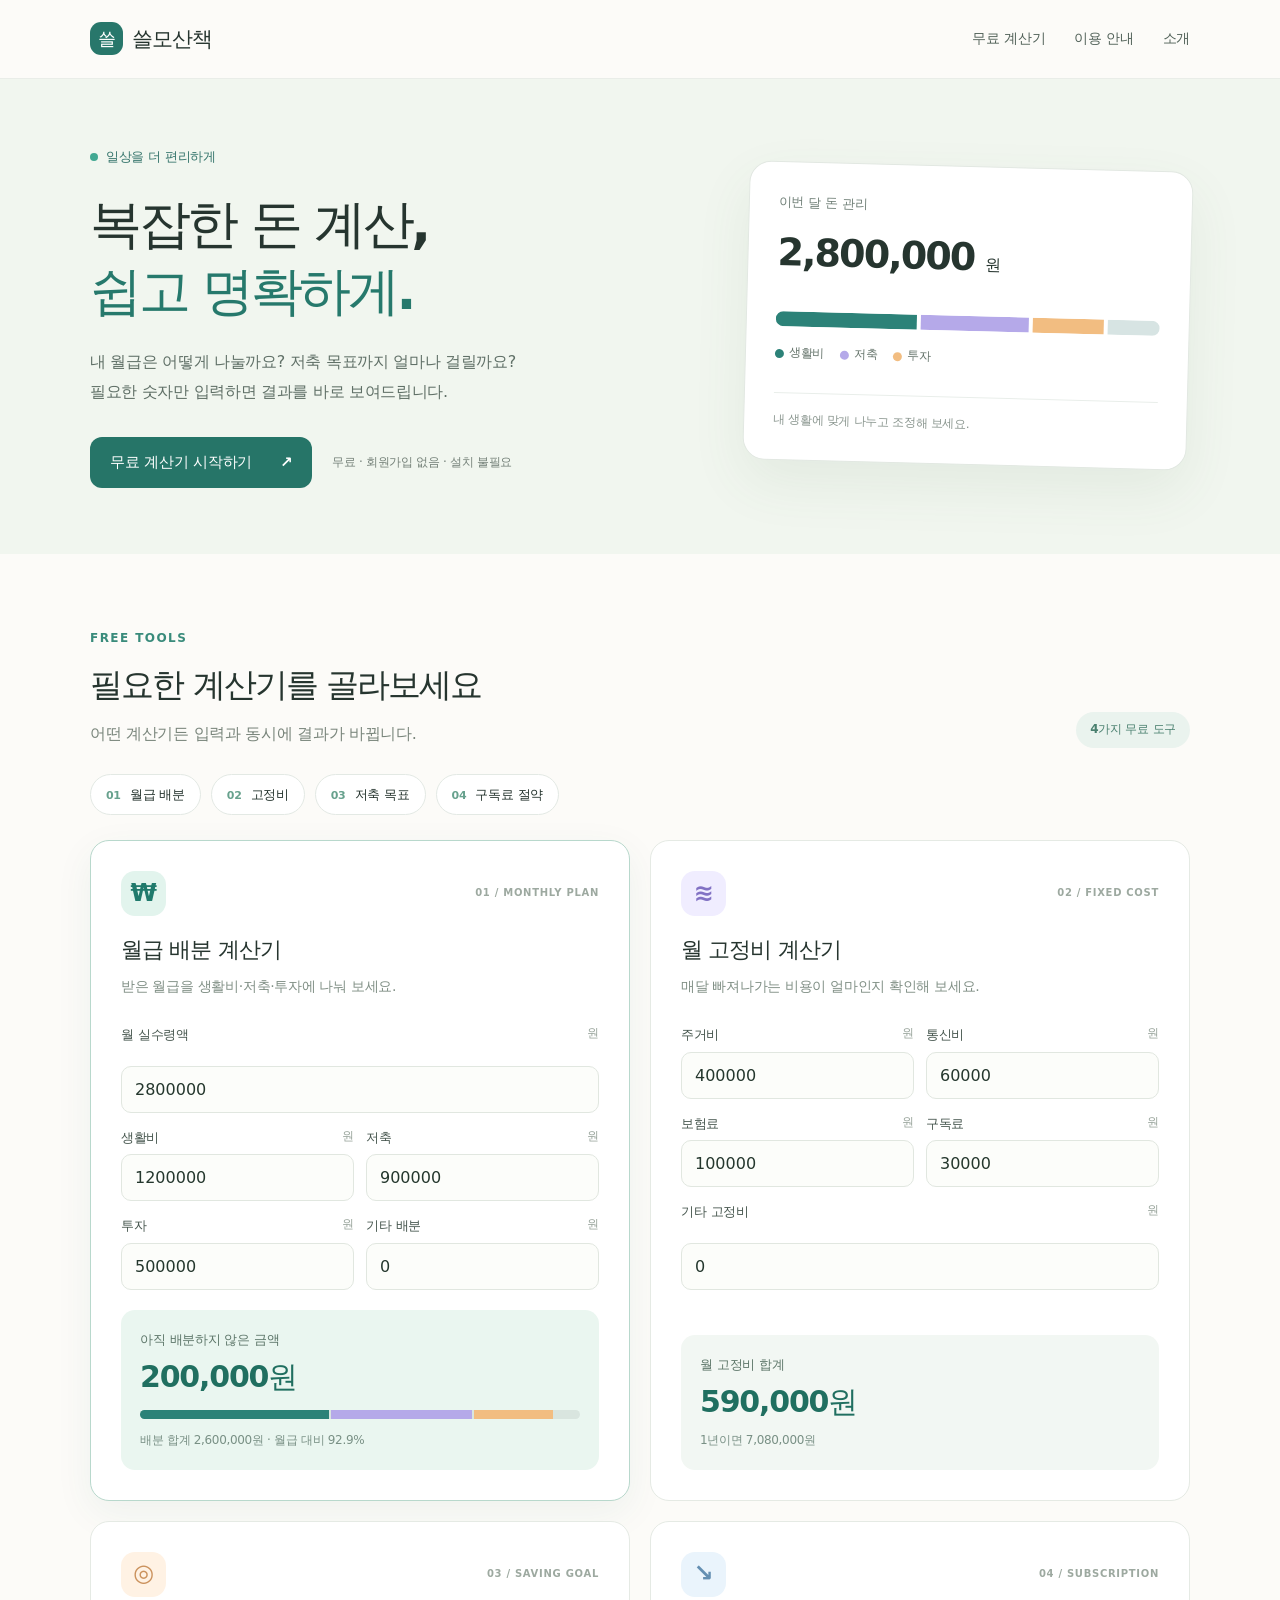
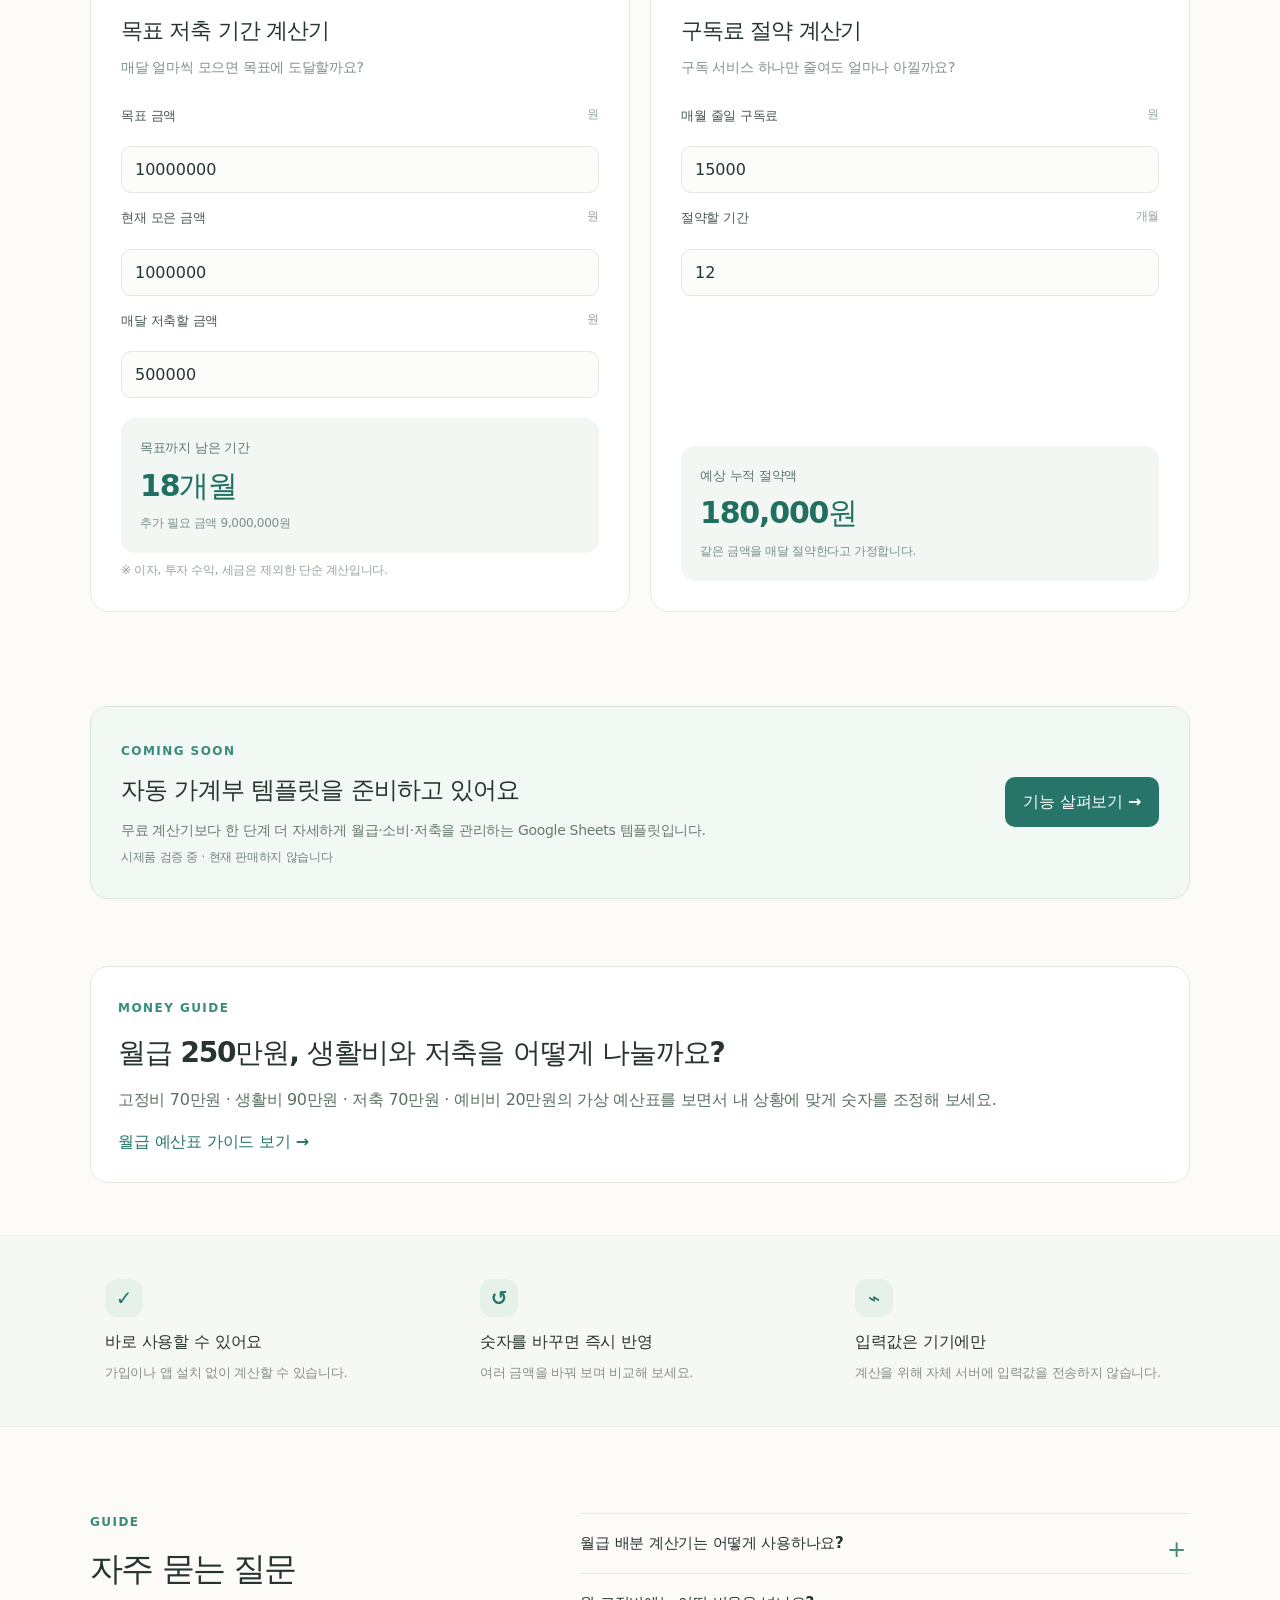
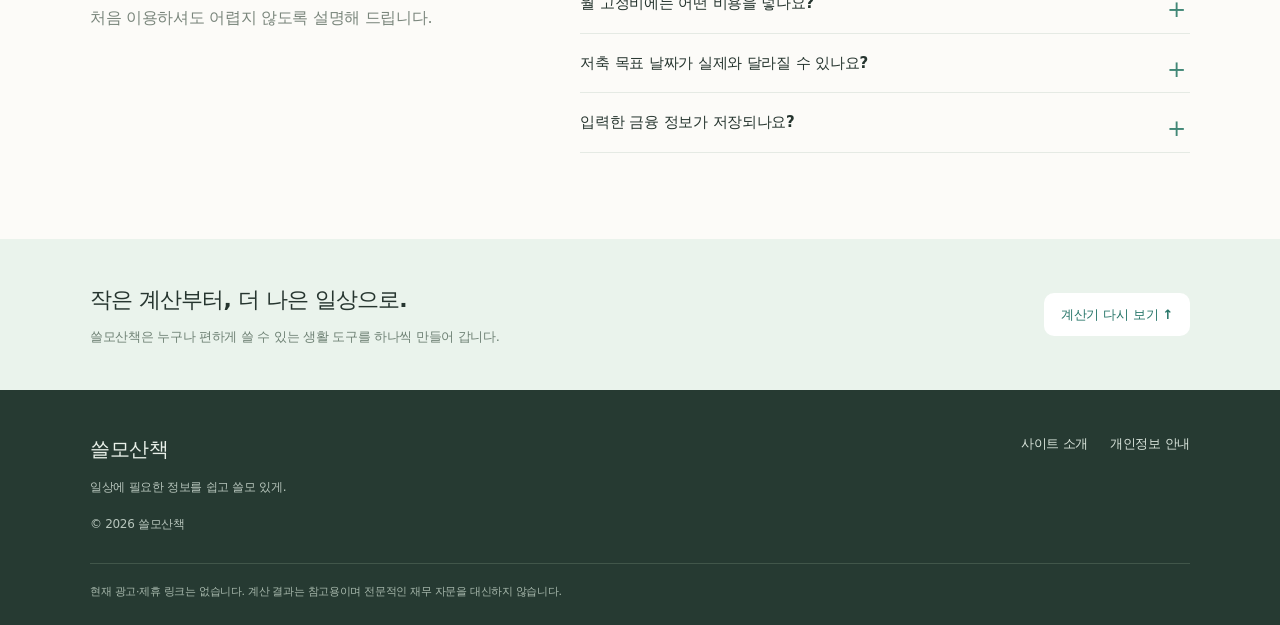
==== index.html @ 842ab640 "Link practical monthly budget guide from homepage" ====
<!doctype html>
<html lang="ko">
<head>
<meta charset="utf-8">
<meta name="google-site-verification" content="HO5qg3L-0tIScXVu4cW969vuD6W2nEjbTwa-2df3EaQ" />
<meta name="viewport" content="width=device-width,initial-scale=1">
<meta name="theme-color" content="#fbfaf7">
<meta name="description" content="월급 배분, 고정비, 저축 목표, 구독료를 한눈에 계산하는 무료 생활비 도구. 회원가입 없이 바로 사용하세요.">
<title>쓸모산책 | 내 돈을 이해하는 쉬운 계산기</title>
<link rel="canonical" href="https://flowmateworks-ux.github.io/ssulmo-life-tools/">
<link rel="stylesheet" href="style.css">
<!-- Google Analytics 4: 쓸모산책 방문 분석 -->
<script async src="https://www.googletagmanager.com/gtag/js?id=G-PPQ2GPLR77"></script>
<script>
  window.dataLayer = window.dataLayer || [];
  function gtag(){dataLayer.push(arguments);}
  gtag('js', new Date());
  gtag('config', 'G-PPQ2GPLR77');
</script>
<script src="app.js" defer></script>
</head>
<body>
<a class="skip-link" href="#tools">계산기 바로가기</a>
<header class="site-header"><div class="container header-inner">
<a href="./" class="logo" aria-label="쓸모산책 홈"><span class="logo-mark">쓸</span><span>쓸모산책</span></a>
<nav aria-label="주 메뉴"><a href="#tools">무료 계산기</a><a href="#help">이용 안내</a><a href="about.html">소개</a></nav>
</div></header>
<main>
<section class="hero"><div class="container">
<div class="hero-text"><span class="eyebrow"><span class="eyebrow-dot"></span> 일상을 더 편리하게</span>
<h1>복잡한 돈 계산,<br><span class="accent">쉽고 명확하게.</span></h1>
<p>내 월급은 어떻게 나눌까요? 저축 목표까지 얼마나 걸릴까요?<br class="desktop-only"> 필요한 숫자만 입력하면 결과를 바로 보여드립니다.</p>
<div class="hero-actions"><a class="primary-btn" href="#tools">무료 계산기 시작하기 <span aria-hidden="true">↗</span></a><span class="hero-note">무료 · 회원가입 없음 · 설치 불필요</span></div>
</div>
<div class="hero-art" aria-hidden="true"><div class="art-title">이번 달 돈 관리</div><div class="art-amount">2,800,000 <small>원</small></div><div class="art-bars"><span style="width:38%;background:#2c8278"></span><span style="width:29%;background:#b5a9e9"></span><span style="width:19%;background:#f2bd81"></span><span style="width:14%;background:#d7e4e3"></span></div><div class="art-legend"><span><i class="dot green"></i> 생활비</span><span><i class="dot purple"></i> 저축</span><span><i class="dot peach"></i> 투자</span></div><div class="art-foot">내 생활에 맞게 나누고 조정해 보세요.</div></div>
</div></section>
<section id="tools" class="tools-section"><div class="container">
<div class="section-top"><div><div class="section-kicker">FREE TOOLS</div><h2>필요한 계산기를 골라보세요</h2><p>어떤 계산기든 입력과 동시에 결과가 바뀝니다.</p></div><span class="count-tag">4가지 무료 도구</span></div>
<div class="tool-nav" aria-label="계산기로 이동"><a href="#salary"><span>01</span> 월급 배분</a><a href="#fixed"><span>02</span> 고정비</a><a href="#savings"><span>03</span> 저축 목표</a><a href="#subscription"><span>04</span> 구독료 절약</a></div>
<div class="tool-grid">
<article class="tool-card feature" id="salary"><div class="card-top"><div class="card-icon mint" aria-hidden="true">₩</div><div class="card-index">01 / MONTHLY PLAN</div></div><h3>월급 배분 계산기</h3><p class="card-desc">받은 월급을 생활비·저축·투자에 나눠 보세요.</p>
<div class="fields">
<label for="pay">월 실수령액 <span>원</span></label><input id="pay" inputmode="numeric" type="number" min="0" step="10000" value="2800000">
<div class="two-fields"><div><label for="living">생활비 <span>원</span></label><input id="living" inputmode="numeric" type="number" min="0" step="10000" value="1200000"></div><div><label for="saving">저축 <span>원</span></label><input id="saving" inputmode="numeric" type="number" min="0" step="10000" value="900000"></div></div>
<div class="two-fields"><div><label for="invest">투자 <span>원</span></label><input id="invest" inputmode="numeric" type="number" min="0" step="10000" value="500000"></div><div><label for="extra">기타 배분 <span>원</span></label><input id="extra" inputmode="numeric" type="number" min="0" step="10000" value="0"></div></div>
</div>
<div class="output main-output" aria-live="polite"><div class="result-label" id="salaryLabel">아직 배분하지 않은 금액</div><strong id="salaryResult">200,000원</strong><div class="distribution" id="distribution" role="img" aria-label="월급 배분 비율"></div><div class="output-sub" id="salaryDetails">배분 금액과 남은 금액을 비교해 보세요.</div></div>
</article>
<article class="tool-card" id="fixed"><div class="card-top"><div class="card-icon lavender" aria-hidden="true">≋</div><div class="card-index">02 / FIXED COST</div></div><h3>월 고정비 계산기</h3><p class="card-desc">매달 빠져나가는 비용이 얼마인지 확인해 보세요.</p>
<div class="fields"><div class="two-fields"><div><label for="rent">주거비 <span>원</span></label><input id="rent" inputmode="numeric" type="number" min="0" value="400000"></div><div><label for="phone">통신비 <span>원</span></label><input id="phone" inputmode="numeric" type="number" min="0" value="60000"></div></div><div class="two-fields"><div><label for="insurance">보험료 <span>원</span></label><input id="insurance" inputmode="numeric" type="number" min="0" value="100000"></div><div><label for="subs">구독료 <span>원</span></label><input id="subs" inputmode="numeric" type="number" min="0" value="30000"></div></div><label for="other">기타 고정비 <span>원</span></label><input id="other" inputmode="numeric" type="number" min="0" value="0"></div>
<div class="output" aria-live="polite"><div class="result-label">월 고정비 합계</div><strong id="costResult">590,000원</strong><div class="output-sub" id="yearResult">1년이면 7,080,000원</div></div>
</article>
<article class="tool-card" id="savings"><div class="card-top"><div class="card-icon peach-bg" aria-hidden="true">◎</div><div class="card-index">03 / SAVING GOAL</div></div><h3>목표 저축 기간 계산기</h3><p class="card-desc">매달 얼마씩 모으면 목표에 도달할까요?</p>
<div class="fields"><label for="goal">목표 금액 <span>원</span></label><input id="goal" inputmode="numeric" type="number" min="0" value="10000000"><label for="saved">현재 모은 금액 <span>원</span></label><input id="saved" inputmode="numeric" type="number" min="0" value="1000000"><label for="monthly">매달 저축할 금액 <span>원</span></label><input id="monthly" inputmode="numeric" type="number" min="0" value="500000"></div>
<div class="output" aria-live="polite"><div class="result-label">목표까지 남은 기간</div><strong id="saveResult">18개월</strong><div class="output-sub" id="saveDetail">추가 필요 금액 9,000,000원</div></div><p class="fine-print">※ 이자, 투자 수익, 세금은 제외한 단순 계산입니다.</p>
</article>
<article class="tool-card" id="subscription"><div class="card-top"><div class="card-icon blue-bg" aria-hidden="true">↘</div><div class="card-index">04 / SUBSCRIPTION</div></div><h3>구독료 절약 계산기</h3><p class="card-desc">구독 서비스 하나만 줄여도 얼마나 아낄까요?</p>
<div class="fields"><label for="cut">매월 줄일 구독료 <span>원</span></label><input id="cut" inputmode="numeric" type="number" min="0" value="15000"><label for="duration">절약할 기간 <span>개월</span></label><input id="duration" inputmode="numeric" type="number" min="1" value="12"></div>
<div class="output" aria-live="polite"><div class="result-label">예상 누적 절약액</div><strong id="cutResult">180,000원</strong><div class="output-sub">같은 금액을 매달 절약한다고 가정합니다.</div></div>
</article>
</div>
</div></section>
<section class="container" style="padding:4px 0 65px"><div style="border:1px solid #d9e6dd;border-radius:18px;background:#f2f8f3;padding:30px;display:flex;justify-content:space-between;gap:20px;flex-wrap:wrap;align-items:center"><div><span class="section-kicker">COMING SOON</span><h2 style="font-size:24px;letter-spacing:-.04em;margin:8px 0">자동 가계부 템플릿을 준비하고 있어요</h2><p style="margin:0;color:#667d6b;font-size:14px">무료 계산기보다 한 단계 더 자세하게 월급·소비·저축을 관리하는 Google Sheets 템플릿입니다.</p><p style="margin:6px 0 0;color:#718579;font-size:12px">시제품 검증 중 · 현재 판매하지 않습니다</p></div><a href="product.html" style="background:#267568;color:white;padding:12px 18px;border-radius:10px;font-weight:750;white-space:nowrap">기능 살펴보기 →</a></div></section>
<section class="container" aria-labelledby="budget-guide-heading" style="padding:2px 0 52px"><div style="border:1px solid #e1e9df;background:#fff;border-radius:18px;padding:27px"><span class="section-kicker">MONEY GUIDE</span><h2 id="budget-guide-heading" style="font-size:clamp(22px,3.5vw,28px);letter-spacing:-.04em;margin:10px 0">월급 250만원, 생활비와 저축을 어떻게 나눌까요?</h2><p style="margin:0 0 14px;color:#5a7162;line-height:1.8">고정비 70만원 · 생활비 90만원 · 저축 70만원 · 예비비 20만원의 가상 예산표를 보면서 내 상황에 맞게 숫자를 조정해 보세요.</p><a href="salary-budget-guide.html" style="display:inline-block;color:#267568;font-weight:750;text-underline-offset:4px">월급 예산표 가이드 보기 →</a></div></section>
<section class="benefits"><div class="container benefits-grid"><div><span class="benefit-icon">✓</span><h3>바로 사용할 수 있어요</h3><p>가입이나 앱 설치 없이 계산할 수 있습니다.</p></div><div><span class="benefit-icon">↺</span><h3>숫자를 바꾸면 즉시 반영</h3><p>여러 금액을 바꿔 보며 비교해 보세요.</p></div><div><span class="benefit-icon">⌁</span><h3>입력값은 기기에만</h3><p>계산을 위해 자체 서버에 입력값을 전송하지 않습니다.</p></div></div></section>
<section class="help" id="help"><div class="container help-inner"><div><div class="section-kicker">GUIDE</div><h2>자주 묻는 질문</h2><p>처음 이용하셔도 어렵지 않도록 설명해 드립니다.</p></div><div class="faq"><details><summary>월급 배분 계산기는 어떻게 사용하나요?</summary><p>통장에 실제로 들어온 월급과 생활비, 저축, 투자 등으로 나눌 금액을 입력해 주세요. 남은 금액이나 초과 배분된 금액을 바로 확인할 수 있습니다.</p></details><details><summary>월 고정비에는 어떤 비용을 넣나요?</summary><p>월세·관리비, 통신비, 보험료, 정기 구독 등 매달 반복적으로 나가는 비용을 입력해 주세요. 한 번만 발생하는 비용은 제외하는 것이 비교하기 편리합니다.</p></details><details><summary>저축 목표 날짜가 실제와 달라질 수 있나요?</summary><p>네. 계산기는 매월 동일한 금액을 저축한다고 가정하며 이자나 투자 수익, 중도 인출 등을 반영하지 않습니다.</p></details><details><summary>입력한 금융 정보가 저장되나요?</summary><p>현재 계산은 방문자의 브라우저에서 처리되며, 저희 자체 서버로 금액을 보내거나 계정에 저장하지 않습니다.</p></details></div></div></section>
<section class="closing"><div class="container"><div><h2>작은 계산부터, 더 나은 일상으로.</h2><p>쓸모산책은 누구나 편하게 쓸 수 있는 생활 도구를 하나씩 만들어 갑니다.</p></div><a href="#tools">계산기 다시 보기 <span aria-hidden="true">↑</span></a></div></section>
</main>
<footer><div class="container footer-inner"><div><a class="footer-brand" href="./">쓸모산책</a><p>일상에 필요한 정보를 쉽고 쓸모 있게.</p><small>© <span id="year">2026</span> 쓸모산책</small></div><div class="footer-links"><a href="about.html">사이트 소개</a><a href="privacy.html">개인정보 안내</a></div></div><div class="container disclaimer">현재 광고·제휴 링크는 없습니다. 계산 결과는 참고용이며 전문적인 재무 자문을 대신하지 않습니다.</div></footer>
</body></html>
---- style.css ----
:root{font-family:system-ui,-apple-system,"Apple SD Gothic Neo","Malgun Gothic",sans-serif;color:#26352f;background:#fcfbf8;font-synthesis:none;scroll-behavior:smooth}*{box-sizing:border-box}body{margin:0;line-height:1.65;letter-spacing:-.02em}a{color:inherit;text-decoration:none}button,input{font:inherit}input{accent-color:#167568}input:focus-visible,a:focus-visible,summary:focus-visible{outline:3px solid #75c9bd;outline-offset:3px}.container{width:min(1100px,calc(100% - 40px));margin:auto}.skip-link{position:absolute;left:-9999px}.skip-link:focus{left:16px;top:16px;z-index:20;background:white;padding:12px}.site-header{background:#fcfbf8;border-bottom:1px solid #e9ede8}.header-inner{display:flex;align-items:center;justify-content:space-between;min-height:78px;gap:16px}.logo{display:flex;align-items:center;gap:9px;font-size:21px;font-weight:850;white-space:nowrap;letter-spacing:-.05em}.logo-mark{width:33px;height:33px;display:grid;place-items:center;color:white;background:#28776b;border-radius:11px;font-size:18px}.site-header nav{display:flex;gap:29px;font-size:14px;font-weight:650;color:#526259}.site-header nav a:hover,.footer-links a:hover{color:#147363}.hero{background:#f1f6ef}.hero>.container{display:grid;grid-template-columns:1.15fr .85fr;gap:55px;align-items:center;min-height:475px;padding-top:63px;padding-bottom:65px}.eyebrow{display:inline-flex;align-items:center;gap:8px;color:#34746b;font-weight:750;font-size:13px}.eyebrow-dot{width:8px;height:8px;border-radius:50%;background:#42a892}.hero h1{font-size:clamp(35px,4.1vw,54px);letter-spacing:-.065em;line-height:1.27;margin:22px 0}.accent{color:#26796c}.hero p{color:#607067;font-size:16px;line-height:1.9;max-width:570px;margin:0}.hero-actions{display:flex;align-items:center;gap:20px;flex-wrap:wrap;margin-top:30px}.primary-btn{display:inline-flex;align-items:center;gap:28px;background:#267568;color:white;border-radius:12px;padding:13px 20px;font-size:15px;font-weight:750;min-height:50px}.primary-btn:hover{background:#165b51}.hero-note{font-size:12px;color:#748078}.hero-art{background:white;border:1px solid #e2e8e2;padding:29px;border-radius:22px;box-shadow:0 22px 55px #47694d15;transform:rotate(1.5deg)}.art-title{font-size:13px;color:#718078;font-weight:650}.art-amount{font-size:clamp(27px,3vw,38px);font-weight:830;letter-spacing:-.05em;margin-top:9px}.art-amount small{font-size:16px;font-weight:600}.art-bars{display:flex;height:15px;gap:4px;margin-top:27px;overflow:hidden;border-radius:20px}.art-bars span{display:block}.art-legend{display:flex;gap:16px;flex-wrap:wrap;font-size:12px;color:#64736a;margin-top:17px}.art-legend span{display:flex;align-items:center;gap:5px}.dot{width:9px;height:9px;display:inline-block;border-radius:50%}.green{background:#2c8278}.purple{background:#b5a9e9}.peach{background:#f2bd81}.art-foot{border-top:1px solid #e9eeea;margin-top:29px;padding-top:17px;font-size:12px;color:#8a968f}.tools-section{padding:75px 0 90px}.section-kicker{color:#398b7b;font-size:12px;font-weight:850;letter-spacing:.12em}.section-top{display:flex;align-items:end;justify-content:space-between;gap:20px}.section-top h2,.help h2{font-size:clamp(25px,3vw,33px);letter-spacing:-.06em;margin:9px 0}.section-top p,.help p{color:#7a867c;margin:0}.count-tag{background:#eaf3ee;color:#4a806f;border-radius:30px;font-size:12px;font-weight:700;padding:8px 14px;white-space:nowrap}.tool-nav{display:flex;flex-wrap:wrap;gap:10px;margin-top:26px;margin-bottom:25px}.tool-nav a{background:#fff;border:1px solid #e3e9e4;border-radius:100px;padding:9px 15px;font-size:13px;font-weight:650}.tool-nav a:hover{border-color:#70aa99;background:#f2f8f4}.tool-nav span{font-size:11px;color:#67a18d;margin-right:5px}.tool-grid{display:grid;grid-template-columns:repeat(2,minmax(0,1fr));gap:20px;align-items:stretch}.tool-card{background:white;border:1px solid #e5eae4;border-radius:19px;padding:30px;scroll-margin-top:24px;display:flex;flex-direction:column}.tool-card.feature{border-color:#b8d8cc;box-shadow:0 12px 38px #1b625610}.card-top{display:flex;justify-content:space-between;align-items:center;margin-bottom:16px}.card-icon{width:45px;height:45px;border-radius:14px;display:grid;place-items:center;font-size:24px;font-weight:750}.mint{background:#e2f4ed;color:#207a6c}.lavender{background:#f0edff;color:#8272c4}.peach-bg{background:#fff2e4;color:#cb925d}.blue-bg{background:#eaf4fc;color:#648fb2}.card-index{font-size:10px;letter-spacing:.07em;color:#9da9a0;font-weight:800}.tool-card h3{font-size:22px;letter-spacing:-.05em;margin:0}.card-desc{color:#819086;font-size:14px;margin:7px 0 26px;min-height:22px}.fields{display:grid;gap:14px}.fields label{display:flex;justify-content:space-between;gap:10px;color:#46564e;font-size:13px;font-weight:700;margin-bottom:6px}.fields label span{font-size:12px;color:#97a39a;font-weight:500}.two-fields{display:grid;grid-template-columns:repeat(2,minmax(0,1fr));gap:12px}.fields input{width:100%;min-width:0;height:47px;border:1px solid #e1e7e0;background:#fcfdfa;border-radius:10px;padding:10px 13px;font-size:16px;color:#24372d;letter-spacing:0}.fields input:focus{border-color:#7fb6a3;outline:3px solid #d7efe4}.output{background:#f2f7f3;border-radius:14px;padding:19px;margin-top:auto;position:relative;top:20px;margin-bottom:20px;min-height:125px}.output.main-output{background:#eaf6f0}.result-label{color:#5d7669;font-size:13px;font-weight:650}.output strong{display:block;font-size:clamp(23px,3vw,30px);line-height:1.35;margin:7px 0 8px;color:#206f60;letter-spacing:-.04em;overflow-wrap:anywhere}.output-sub{color:#799085;font-size:12px}.output.is-negative{background:#fff0eb}.output.is-negative strong{color:#b44935}.distribution{display:flex;overflow:hidden;gap:2px;border-radius:15px;height:9px;background:#d9e5df;margin:12px 0}.distribution>span{display:block;height:100%}.fine-print{font-size:12px;color:#98a39a;margin:8px 0 0}.benefits{background:#f6f8f3;border-top:1px solid #edf0e9;border-bottom:1px solid #edf0e9;padding:35px 0}.benefits-grid{display:grid;grid-template-columns:repeat(3,1fr);gap:25px}.benefits-grid>div{padding:8px 15px}.benefit-icon{display:grid;place-items:center;width:38px;height:38px;color:#267568;background:#e5f1e9;border-radius:12px;font-weight:800;font-size:20px}.benefits h3{font-size:16px;margin:12px 0 6px}.benefits p{font-size:13px;color:#849087;margin:0}.help{padding:86px 0}.help-inner{display:grid;grid-template-columns:1fr 1.4fr;gap:55px}.faq details{border-bottom:1px solid #e5eae4;padding:17px 0}.faq details:first-child{border-top:1px solid #e5eae4}.faq summary{font-size:15px;font-weight:750;cursor:pointer;list-style:none;padding-right:35px;position:relative}.faq summary::-webkit-details-marker{display:none}.faq summary:after{content:"+";position:absolute;right:4px;top:0;color:#428877;font-size:23px;font-weight:400}.faq details[open] summary:after{content:"−"}.faq p{font-size:14px;line-height:1.8;padding:11px 0 3px}.closing{background:#eaf3ec;padding:43px 0}.closing>.container{display:flex;align-items:center;justify-content:space-between;gap:20px}.closing h2{font-size:22px;margin:0 0 7px;letter-spacing:-.04em}.closing p{font-size:13px;color:#6e8174;margin:0}.closing a{background:white;padding:11px 17px;border-radius:10px;color:#267568;font-weight:750;font-size:13px;white-space:nowrap}footer{background:#263a32;color:#e9f0e9;padding:43px 0 24px}.footer-inner{display:flex;justify-content:space-between;gap:25px}.footer-brand{font-weight:850;font-size:20px}.footer-inner p,.footer-inner small{font-size:12px;color:#b7c5bc}.footer-links{display:flex;gap:22px;font-size:13px;color:#d9e4db}.disclaimer{border-top:1px solid #41564a;margin-top:27px;padding-top:19px;color:#a8b9ad;font-size:11px}@media(max-width:860px){.hero>.container{grid-template-columns:1fr;gap:35px;padding-top:52px;padding-bottom:55px}.hero-art{max-width:520px;width:100%;transform:none}.help-inner{grid-template-columns:1fr;gap:24px}}@media(max-width:680px){.container{width:min(100% - 32px,1100px)}.header-inner{min-height:66px}.logo{font-size:19px}.site-header nav{gap:13px;font-size:12px}.site-header nav a:last-child{display:none}.hero h1{font-size:37px}.hero p{font-size:14px}.desktop-only{display:none}.hero-art{padding:22px}.hero-note{display:block}.tools-section{padding:51px 0 63px}.section-top{align-items:start;flex-direction:column;gap:13px}.tool-nav{overflow-x:auto;flex-wrap:nowrap;margin-top:20px;padding-bottom:4px}.tool-nav a{white-space:nowrap}.tool-grid{grid-template-columns:1fr;gap:15px}.tool-card{padding:22px}.tool-card h3{font-size:20px}.card-desc{margin-bottom:20px}.benefits-grid{grid-template-columns:1fr;gap:15px}.benefits-grid>div{padding:4px 0}.benefits{padding:25px 0}.help{padding:55px 0}.closing>.container{align-items:start;flex-direction:column}.footer-inner{flex-direction:column}.footer-links{gap:17px}}@media(max-width:360px){.container{width:calc(100% - 24px)}.hero h1{font-size:32px}.tool-card{padding:17px}.two-fields{gap:8px}.fields input{padding:8px;font-size:15px}}@media(prefers-reduced-motion:reduce){:root{scroll-behavior:auto}}
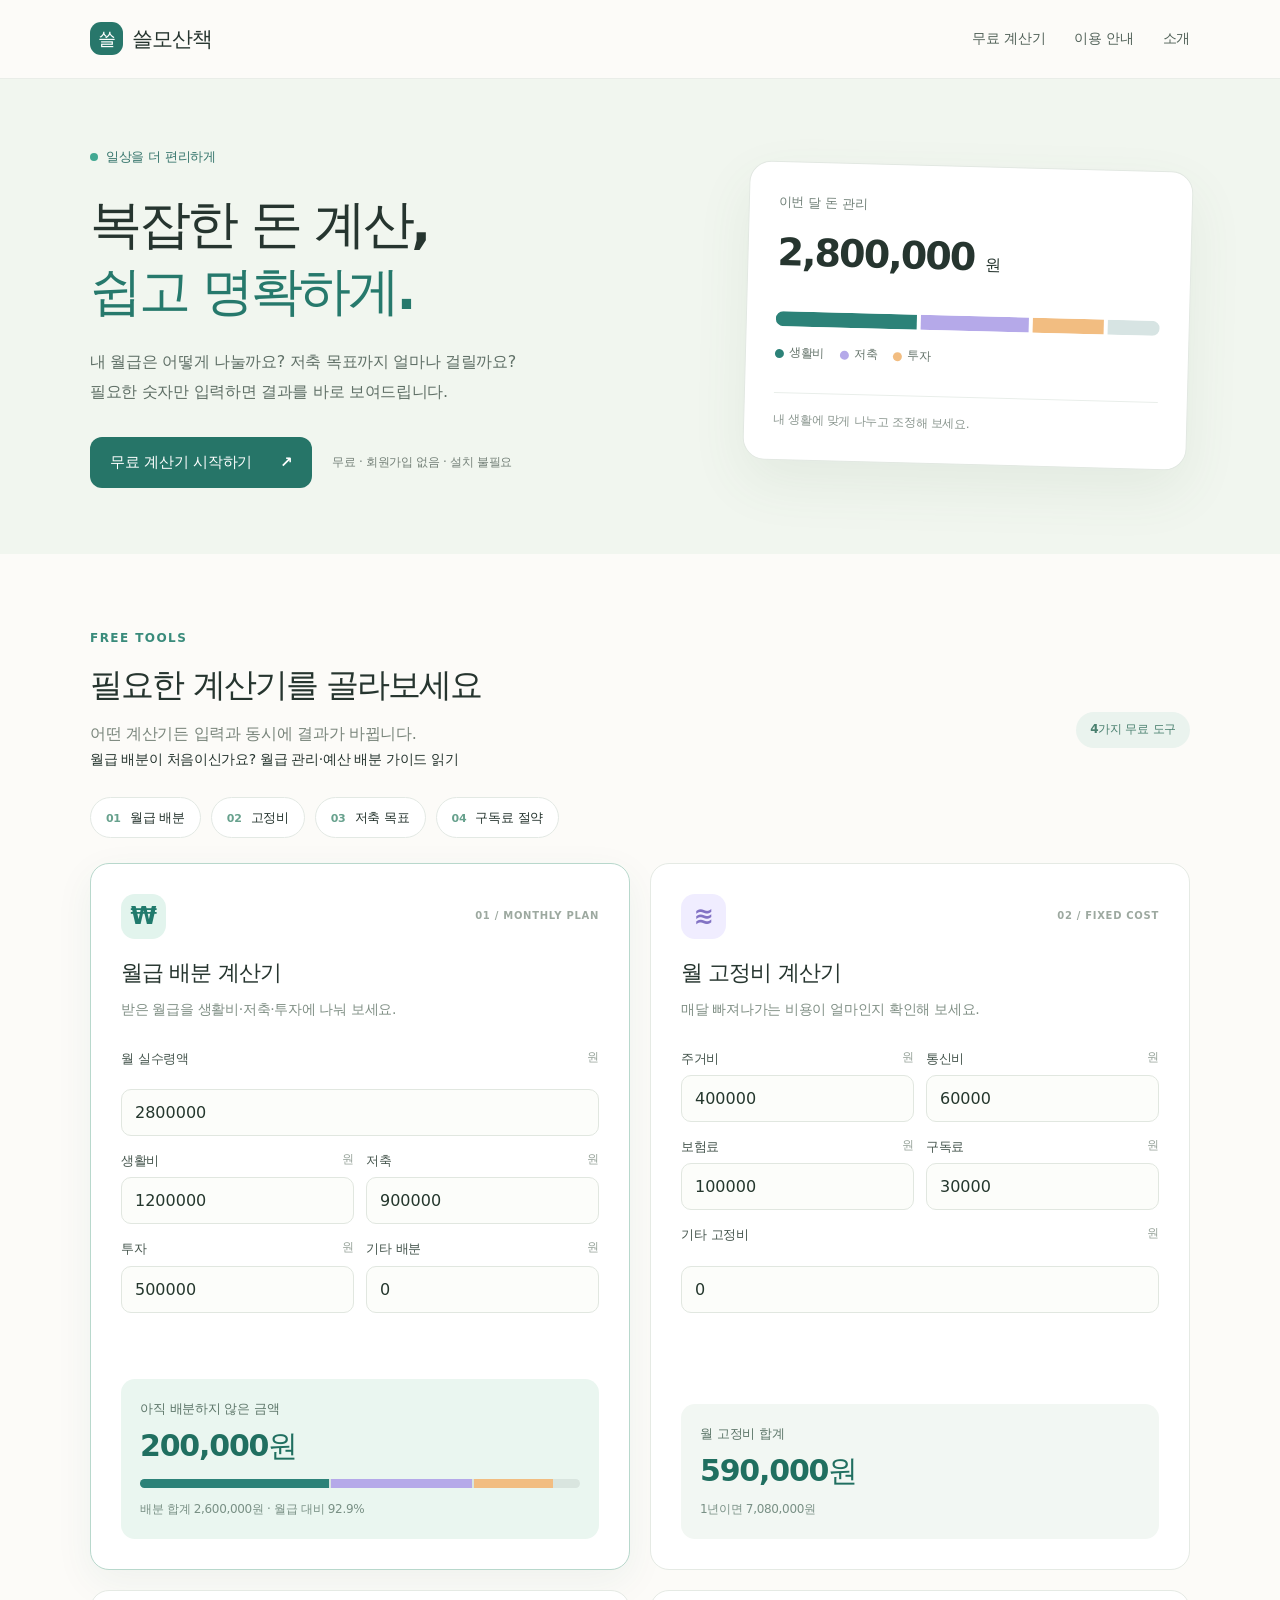
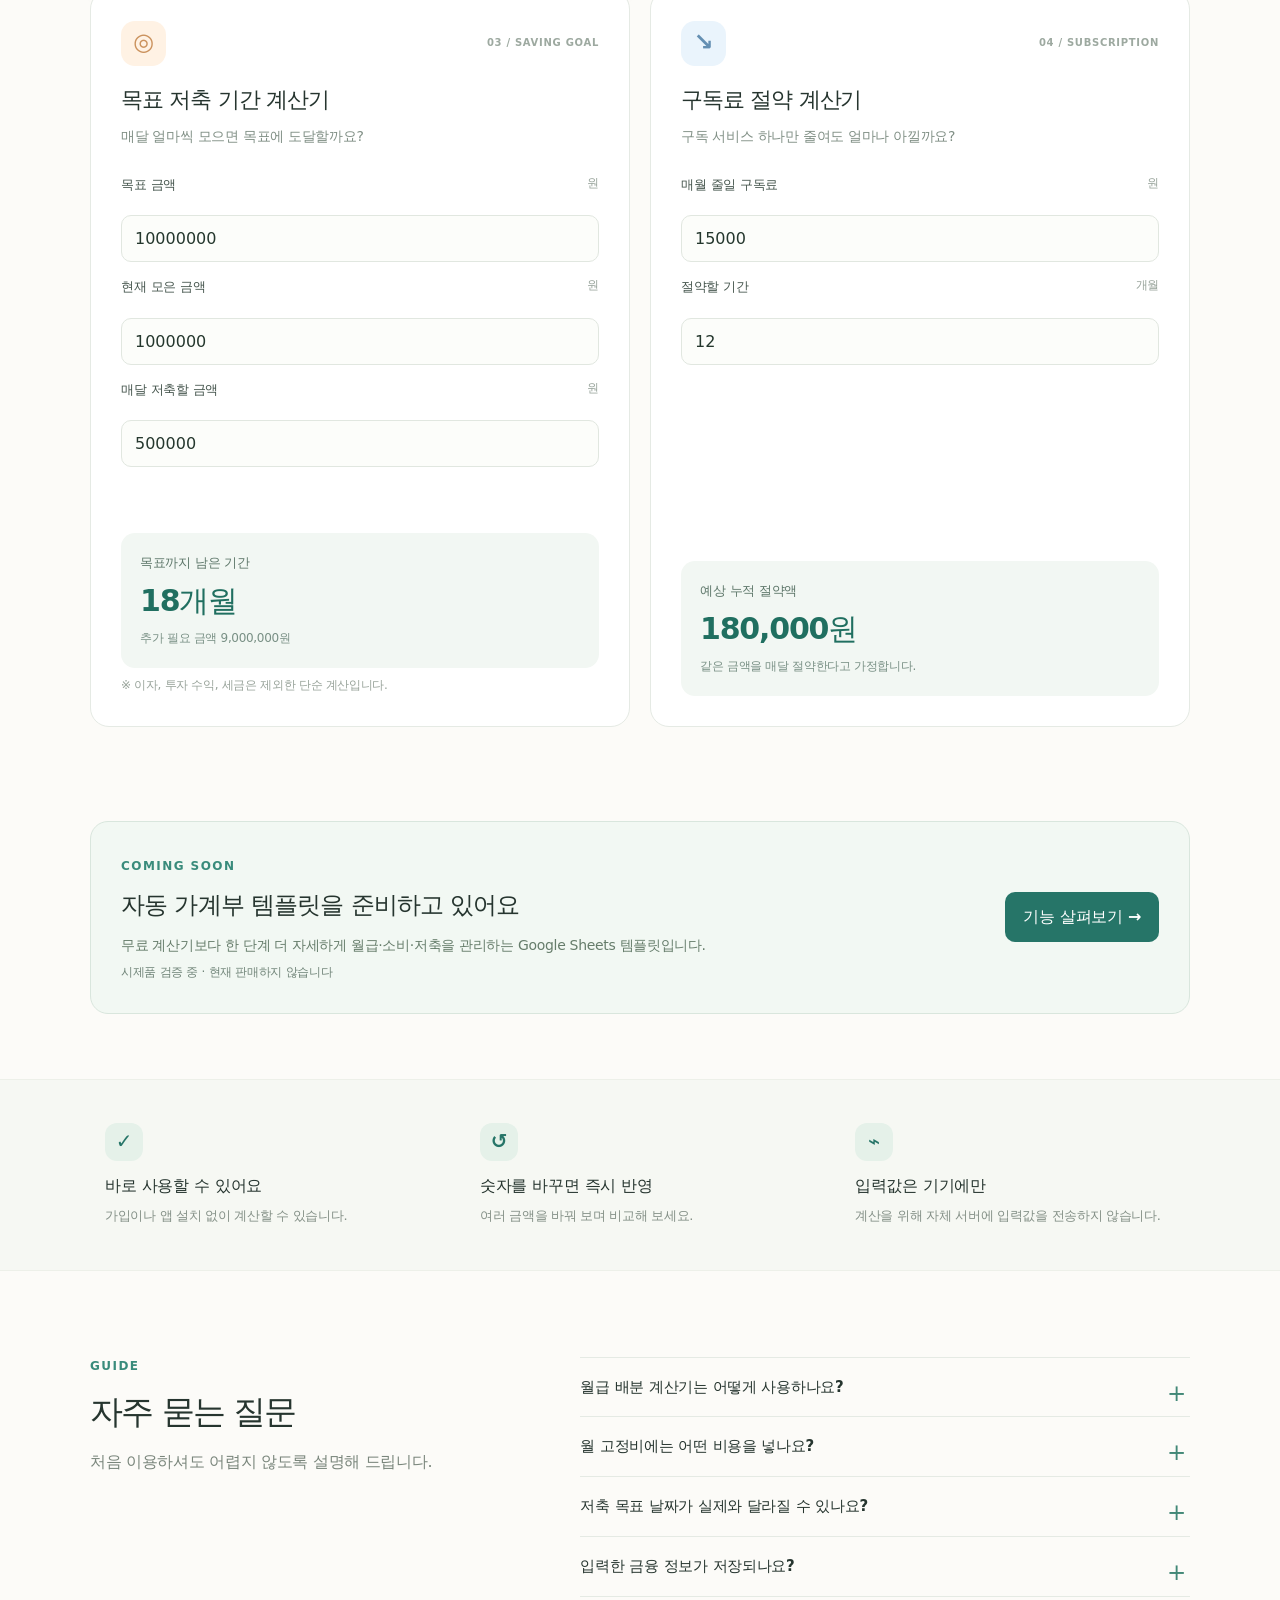
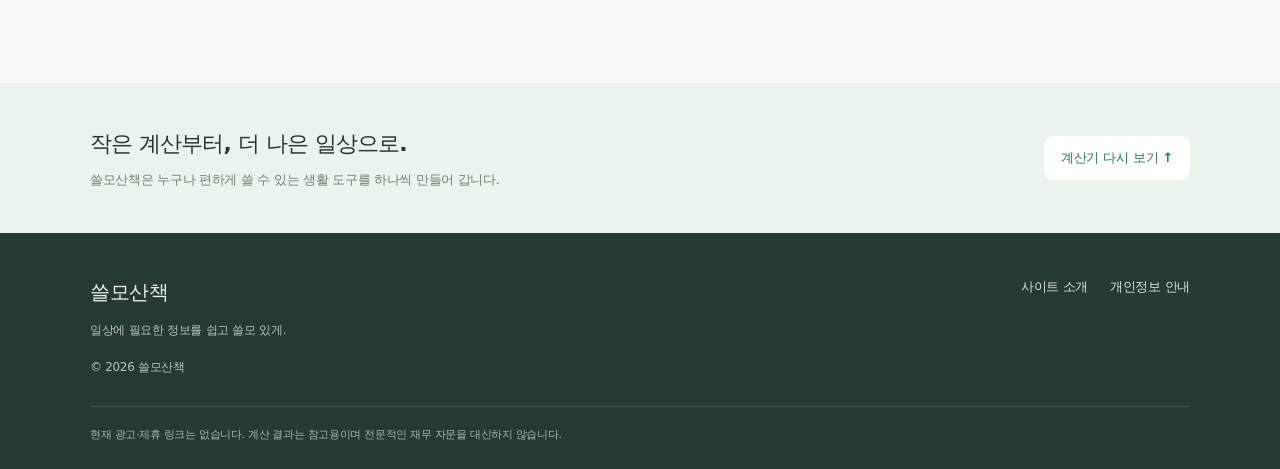
==== commit 4d800f97: "Add internal link from calculator homepage to salary budget guide on QA branch" ====
--- a/index.html
+++ b/index.html
@@ -36,6 +36,7 @@
 </div></section>
 <section id="tools" class="tools-section"><div class="container">
 <div class="section-top"><div><div class="section-kicker">FREE TOOLS</div><h2>필요한 계산기를 골라보세요</h2><p>어떤 계산기든 입력과 동시에 결과가 바뀝니다.</p></div><span class="count-tag">4가지 무료 도구</span></div>
+<p class="guide-link" style="margin:0 0 18px;font-size:14px">월급 배분이 처음이신가요? <a href="salary-budget-guide.html">월급 관리·예산 배분 가이드 읽기</a></p>
 <div class="tool-nav" aria-label="계산기로 이동"><a href="#salary"><span>01</span> 월급 배분</a><a href="#fixed"><span>02</span> 고정비</a><a href="#savings"><span>03</span> 저축 목표</a><a href="#subscription"><span>04</span> 구독료 절약</a></div>
 <div class="tool-grid">
 <article class="tool-card feature" id="salary"><div class="card-top"><div class="card-icon mint" aria-hidden="true">₩</div><div class="card-index">01 / MONTHLY PLAN</div></div><h3>월급 배분 계산기</h3><p class="card-desc">받은 월급을 생활비·저축·투자에 나눠 보세요.</p>
@@ -61,7 +62,6 @@
 </div>
 </div></section>
 <section class="container" style="padding:4px 0 65px"><div style="border:1px solid #d9e6dd;border-radius:18px;background:#f2f8f3;padding:30px;display:flex;justify-content:space-between;gap:20px;flex-wrap:wrap;align-items:center"><div><span class="section-kicker">COMING SOON</span><h2 style="font-size:24px;letter-spacing:-.04em;margin:8px 0">자동 가계부 템플릿을 준비하고 있어요</h2><p style="margin:0;color:#667d6b;font-size:14px">무료 계산기보다 한 단계 더 자세하게 월급·소비·저축을 관리하는 Google Sheets 템플릿입니다.</p><p style="margin:6px 0 0;color:#718579;font-size:12px">시제품 검증 중 · 현재 판매하지 않습니다</p></div><a href="product.html" style="background:#267568;color:white;padding:12px 18px;border-radius:10px;font-weight:750;white-space:nowrap">기능 살펴보기 →</a></div></section>
-<section class="container" aria-labelledby="budget-guide-heading" style="padding:2px 0 52px"><div style="border:1px solid #e1e9df;background:#fff;border-radius:18px;padding:27px"><span class="section-kicker">MONEY GUIDE</span><h2 id="budget-guide-heading" style="font-size:clamp(22px,3.5vw,28px);letter-spacing:-.04em;margin:10px 0">월급 250만원, 생활비와 저축을 어떻게 나눌까요?</h2><p style="margin:0 0 14px;color:#5a7162;line-height:1.8">고정비 70만원 · 생활비 90만원 · 저축 70만원 · 예비비 20만원의 가상 예산표를 보면서 내 상황에 맞게 숫자를 조정해 보세요.</p><a href="salary-budget-guide.html" style="display:inline-block;color:#267568;font-weight:750;text-underline-offset:4px">월급 예산표 가이드 보기 →</a></div></section>
 <section class="benefits"><div class="container benefits-grid"><div><span class="benefit-icon">✓</span><h3>바로 사용할 수 있어요</h3><p>가입이나 앱 설치 없이 계산할 수 있습니다.</p></div><div><span class="benefit-icon">↺</span><h3>숫자를 바꾸면 즉시 반영</h3><p>여러 금액을 바꿔 보며 비교해 보세요.</p></div><div><span class="benefit-icon">⌁</span><h3>입력값은 기기에만</h3><p>계산을 위해 자체 서버에 입력값을 전송하지 않습니다.</p></div></div></section>
 <section class="help" id="help"><div class="container help-inner"><div><div class="section-kicker">GUIDE</div><h2>자주 묻는 질문</h2><p>처음 이용하셔도 어렵지 않도록 설명해 드립니다.</p></div><div class="faq"><details><summary>월급 배분 계산기는 어떻게 사용하나요?</summary><p>통장에 실제로 들어온 월급과 생활비, 저축, 투자 등으로 나눌 금액을 입력해 주세요. 남은 금액이나 초과 배분된 금액을 바로 확인할 수 있습니다.</p></details><details><summary>월 고정비에는 어떤 비용을 넣나요?</summary><p>월세·관리비, 통신비, 보험료, 정기 구독 등 매달 반복적으로 나가는 비용을 입력해 주세요. 한 번만 발생하는 비용은 제외하는 것이 비교하기 편리합니다.</p></details><details><summary>저축 목표 날짜가 실제와 달라질 수 있나요?</summary><p>네. 계산기는 매월 동일한 금액을 저축한다고 가정하며 이자나 투자 수익, 중도 인출 등을 반영하지 않습니다.</p></details><details><summary>입력한 금융 정보가 저장되나요?</summary><p>현재 계산은 방문자의 브라우저에서 처리되며, 저희 자체 서버로 금액을 보내거나 계정에 저장하지 않습니다.</p></details></div></div></section>
 <section class="closing"><div class="container"><div><h2>작은 계산부터, 더 나은 일상으로.</h2><p>쓸모산책은 누구나 편하게 쓸 수 있는 생활 도구를 하나씩 만들어 갑니다.</p></div><a href="#tools">계산기 다시 보기 <span aria-hidden="true">↑</span></a></div></section>
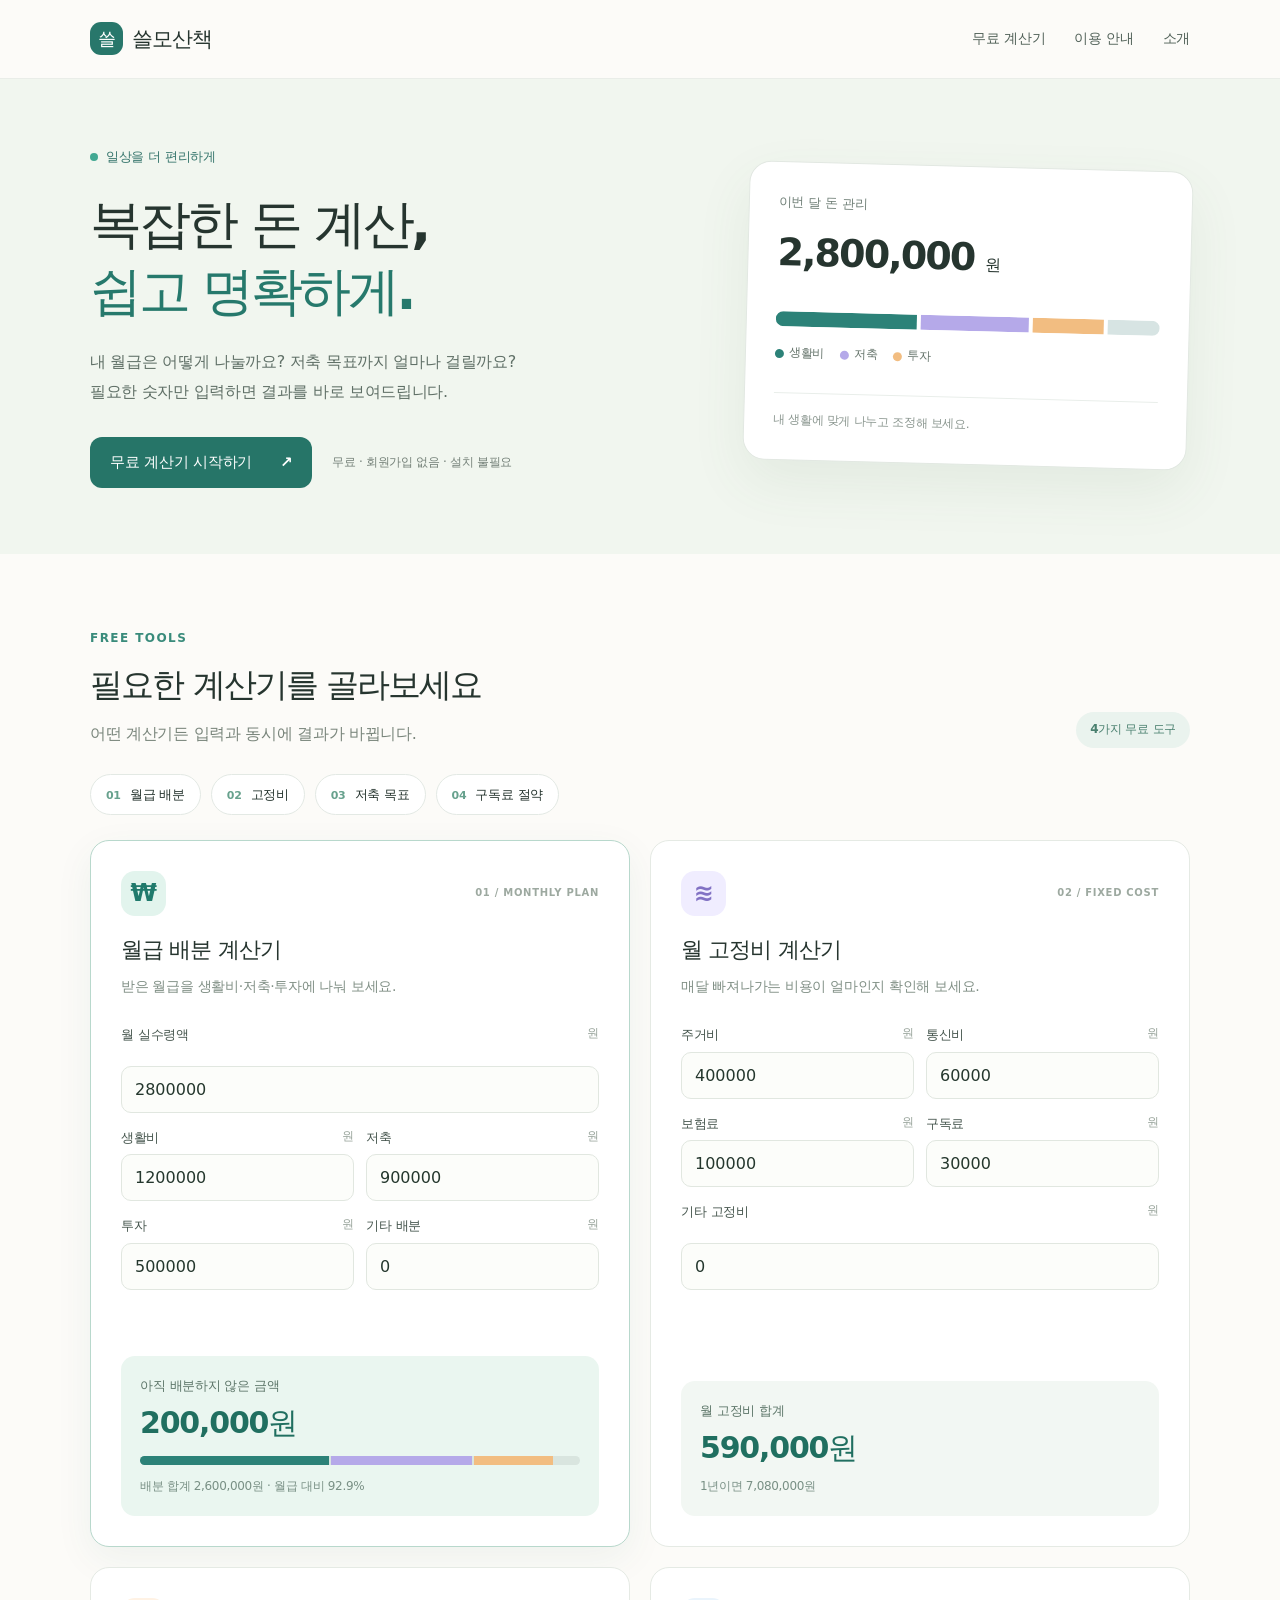
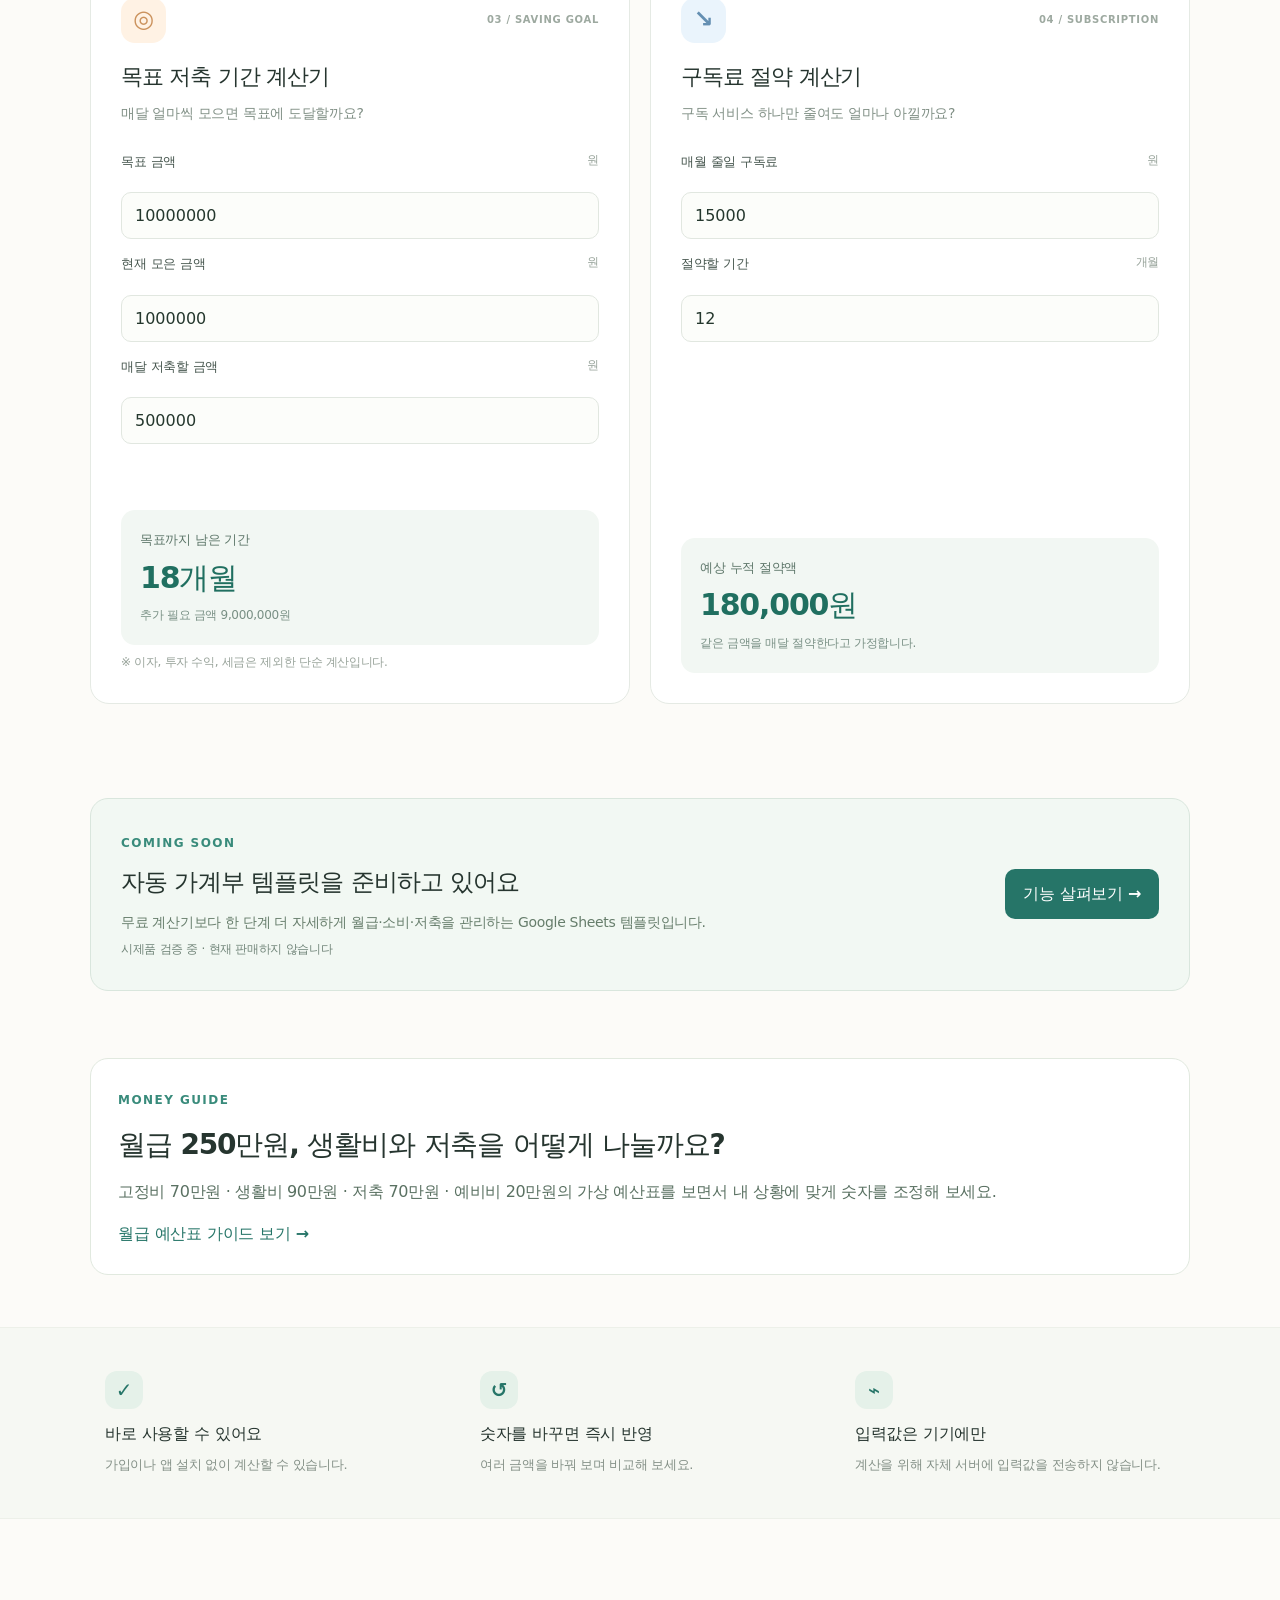
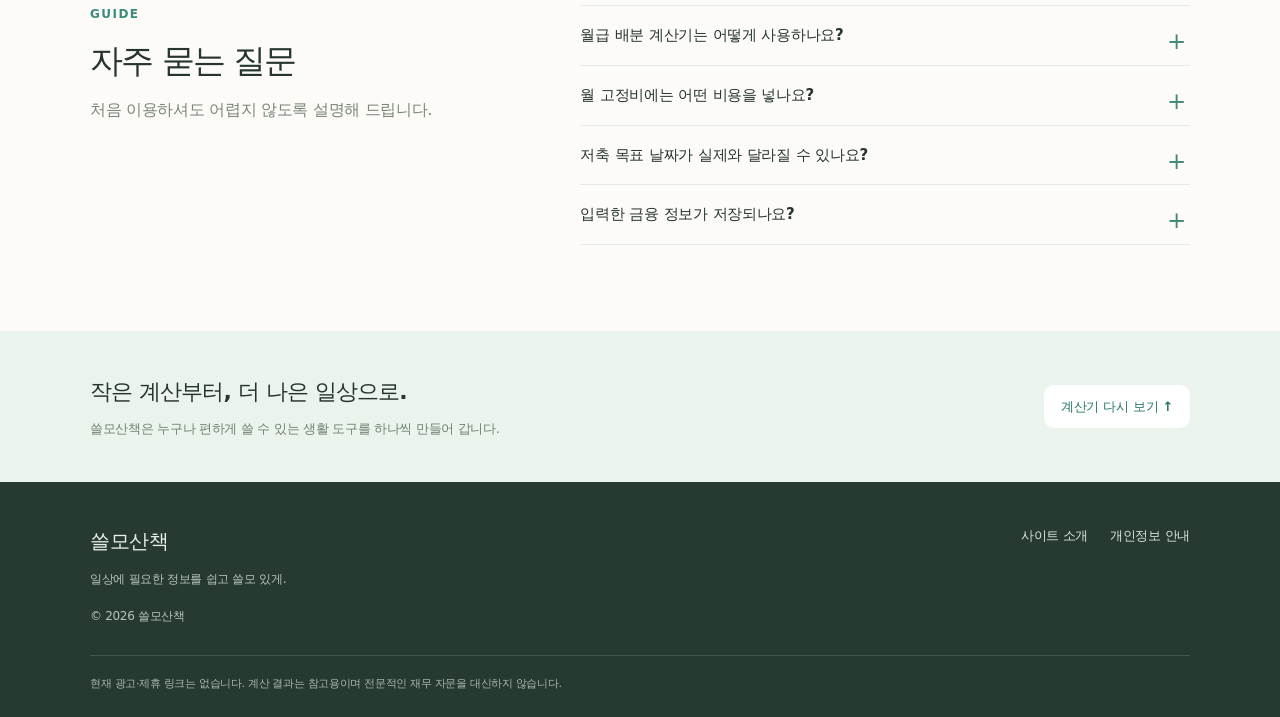
==== commit 067ec785: "Describe the free calculators in search metadata" ====
--- a/index.html
+++ b/index.html
@@ -5,8 +5,13 @@
 <meta name="google-site-verification" content="HO5qg3L-0tIScXVu4cW969vuD6W2nEjbTwa-2df3EaQ" />
 <meta name="viewport" content="width=device-width,initial-scale=1">
 <meta name="theme-color" content="#fbfaf7">
-<meta name="description" content="월급 배분, 고정비, 저축 목표, 구독료를 한눈에 계산하는 무료 생활비 도구. 회원가입 없이 바로 사용하세요.">
-<title>쓸모산책 | 내 돈을 이해하는 쉬운 계산기</title>
+<meta name="description" content="실수령 월급을 생활비·저축·투자로 나누고 남는 금액을 확인하세요. 고정비, 저축 목표, 구독료 계산기까지 가입 없이 무료로 쓸 수 있습니다.">
+<title>쓸모산책 | 무료 월급 배분·고정비 계산기</title>
+<meta property="og:type" content="website">
+<meta property="og:site_name" content="쓸모산책">
+<meta property="og:title" content="쓸모산책 | 무료 월급 배분·고정비 계산기">
+<meta property="og:description" content="실수령 월급을 생활비·저축·투자로 나누고 남는 금액을 확인하세요. 고정비, 저축 목표, 구독료 계산기까지 가입 없이 무료로 쓸 수 있습니다.">
+<meta property="og:url" content="https://flowmateworks-ux.github.io/ssulmo-life-tools/">
 <link rel="canonical" href="https://flowmateworks-ux.github.io/ssulmo-life-tools/">
 <link rel="stylesheet" href="style.css">
 <!-- Google Analytics 4: 쓸모산책 방문 분석 -->
@@ -36,7 +41,6 @@
 </div></section>
 <section id="tools" class="tools-section"><div class="container">
 <div class="section-top"><div><div class="section-kicker">FREE TOOLS</div><h2>필요한 계산기를 골라보세요</h2><p>어떤 계산기든 입력과 동시에 결과가 바뀝니다.</p></div><span class="count-tag">4가지 무료 도구</span></div>
-<p class="guide-link" style="margin:0 0 18px;font-size:14px">월급 배분이 처음이신가요? <a href="salary-budget-guide.html">월급 관리·예산 배분 가이드 읽기</a></p>
 <div class="tool-nav" aria-label="계산기로 이동"><a href="#salary"><span>01</span> 월급 배분</a><a href="#fixed"><span>02</span> 고정비</a><a href="#savings"><span>03</span> 저축 목표</a><a href="#subscription"><span>04</span> 구독료 절약</a></div>
 <div class="tool-grid">
 <article class="tool-card feature" id="salary"><div class="card-top"><div class="card-icon mint" aria-hidden="true">₩</div><div class="card-index">01 / MONTHLY PLAN</div></div><h3>월급 배분 계산기</h3><p class="card-desc">받은 월급을 생활비·저축·투자에 나눠 보세요.</p>
@@ -62,6 +66,7 @@
 </div>
 </div></section>
 <section class="container" style="padding:4px 0 65px"><div style="border:1px solid #d9e6dd;border-radius:18px;background:#f2f8f3;padding:30px;display:flex;justify-content:space-between;gap:20px;flex-wrap:wrap;align-items:center"><div><span class="section-kicker">COMING SOON</span><h2 style="font-size:24px;letter-spacing:-.04em;margin:8px 0">자동 가계부 템플릿을 준비하고 있어요</h2><p style="margin:0;color:#667d6b;font-size:14px">무료 계산기보다 한 단계 더 자세하게 월급·소비·저축을 관리하는 Google Sheets 템플릿입니다.</p><p style="margin:6px 0 0;color:#718579;font-size:12px">시제품 검증 중 · 현재 판매하지 않습니다</p></div><a href="product.html" style="background:#267568;color:white;padding:12px 18px;border-radius:10px;font-weight:750;white-space:nowrap">기능 살펴보기 →</a></div></section>
+<section class="container" aria-labelledby="budget-guide-heading" style="padding:2px 0 52px"><div style="border:1px solid #e1e9df;background:#fff;border-radius:18px;padding:27px"><span class="section-kicker">MONEY GUIDE</span><h2 id="budget-guide-heading" style="font-size:clamp(22px,3.5vw,28px);letter-spacing:-.04em;margin:10px 0">월급 250만원, 생활비와 저축을 어떻게 나눌까요?</h2><p style="margin:0 0 14px;color:#5a7162;line-height:1.8">고정비 70만원 · 생활비 90만원 · 저축 70만원 · 예비비 20만원의 가상 예산표를 보면서 내 상황에 맞게 숫자를 조정해 보세요.</p><a href="salary-budget-guide.html" style="display:inline-block;color:#267568;font-weight:750;text-underline-offset:4px">월급 예산표 가이드 보기 →</a></div></section>
 <section class="benefits"><div class="container benefits-grid"><div><span class="benefit-icon">✓</span><h3>바로 사용할 수 있어요</h3><p>가입이나 앱 설치 없이 계산할 수 있습니다.</p></div><div><span class="benefit-icon">↺</span><h3>숫자를 바꾸면 즉시 반영</h3><p>여러 금액을 바꿔 보며 비교해 보세요.</p></div><div><span class="benefit-icon">⌁</span><h3>입력값은 기기에만</h3><p>계산을 위해 자체 서버에 입력값을 전송하지 않습니다.</p></div></div></section>
 <section class="help" id="help"><div class="container help-inner"><div><div class="section-kicker">GUIDE</div><h2>자주 묻는 질문</h2><p>처음 이용하셔도 어렵지 않도록 설명해 드립니다.</p></div><div class="faq"><details><summary>월급 배분 계산기는 어떻게 사용하나요?</summary><p>통장에 실제로 들어온 월급과 생활비, 저축, 투자 등으로 나눌 금액을 입력해 주세요. 남은 금액이나 초과 배분된 금액을 바로 확인할 수 있습니다.</p></details><details><summary>월 고정비에는 어떤 비용을 넣나요?</summary><p>월세·관리비, 통신비, 보험료, 정기 구독 등 매달 반복적으로 나가는 비용을 입력해 주세요. 한 번만 발생하는 비용은 제외하는 것이 비교하기 편리합니다.</p></details><details><summary>저축 목표 날짜가 실제와 달라질 수 있나요?</summary><p>네. 계산기는 매월 동일한 금액을 저축한다고 가정하며 이자나 투자 수익, 중도 인출 등을 반영하지 않습니다.</p></details><details><summary>입력한 금융 정보가 저장되나요?</summary><p>현재 계산은 방문자의 브라우저에서 처리되며, 저희 자체 서버로 금액을 보내거나 계정에 저장하지 않습니다.</p></details></div></div></section>
 <section class="closing"><div class="container"><div><h2>작은 계산부터, 더 나은 일상으로.</h2><p>쓸모산책은 누구나 편하게 쓸 수 있는 생활 도구를 하나씩 만들어 갑니다.</p></div><a href="#tools">계산기 다시 보기 <span aria-hidden="true">↑</span></a></div></section>
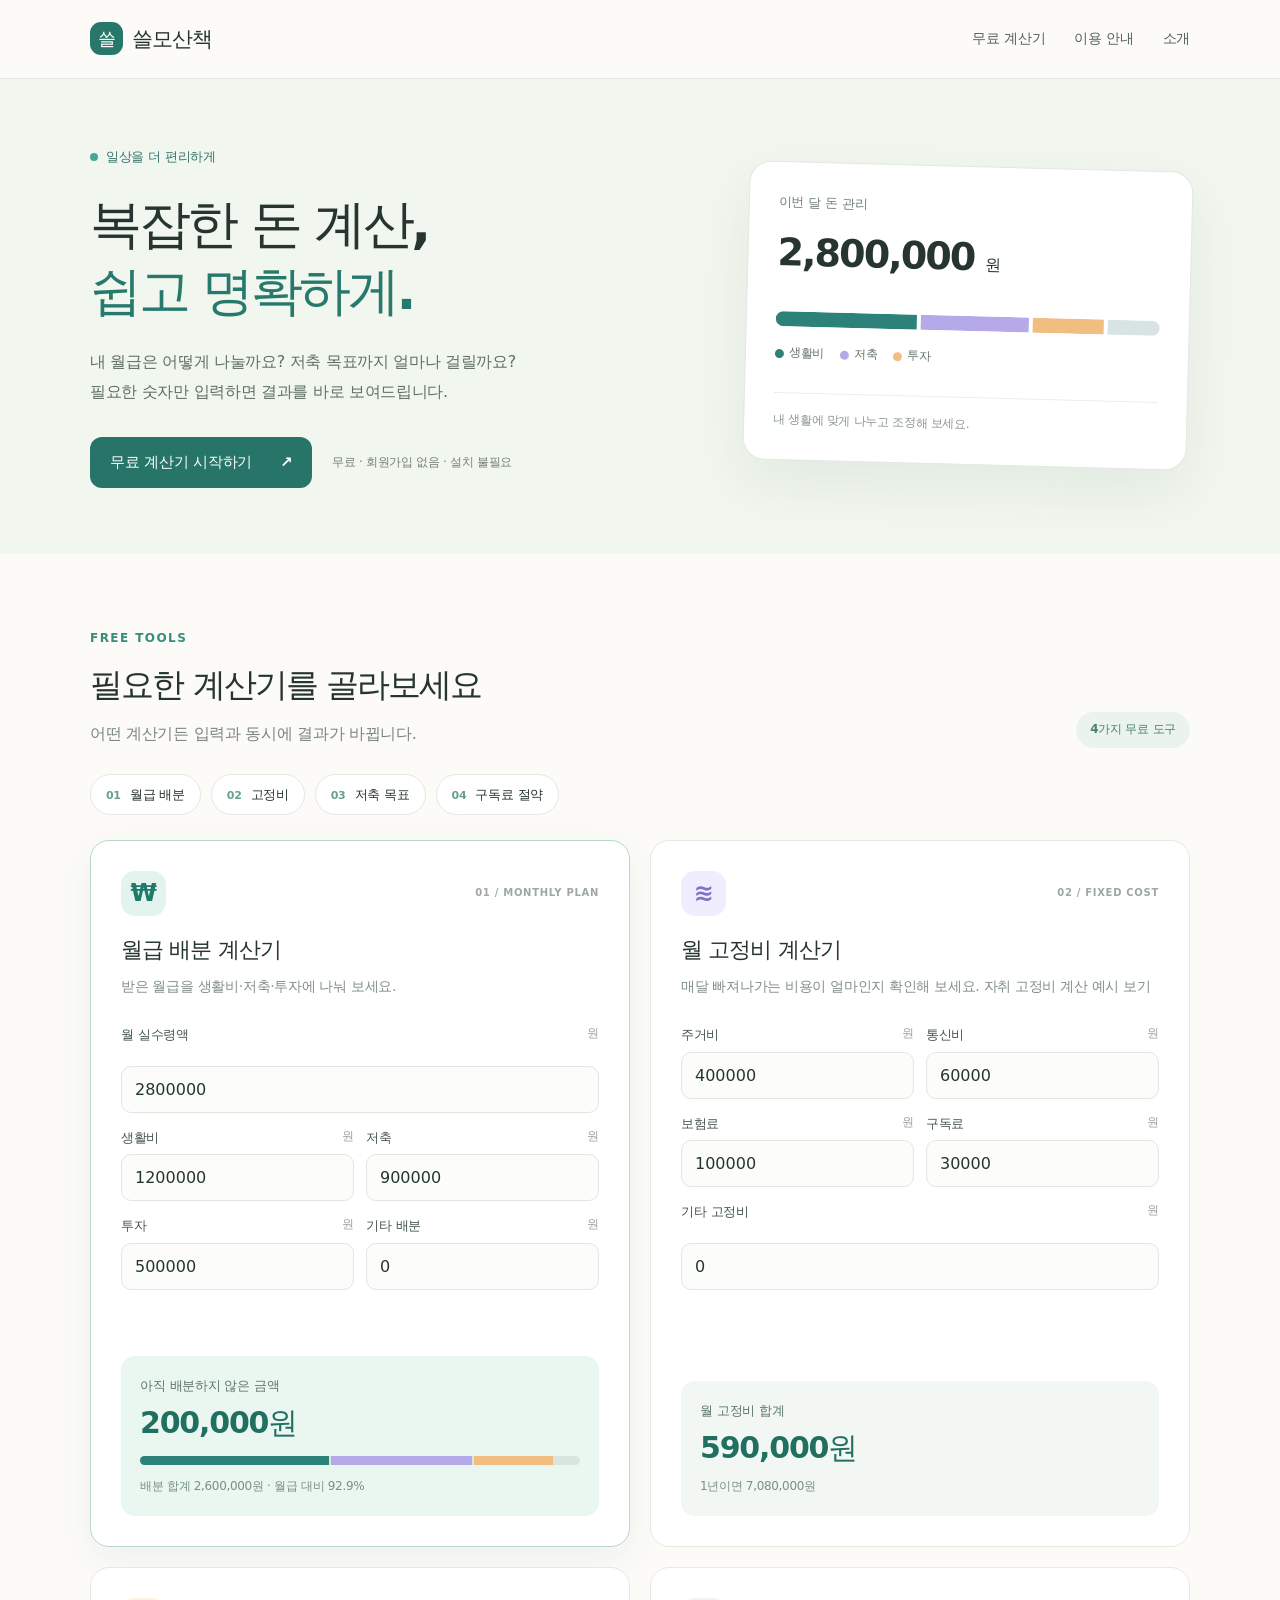
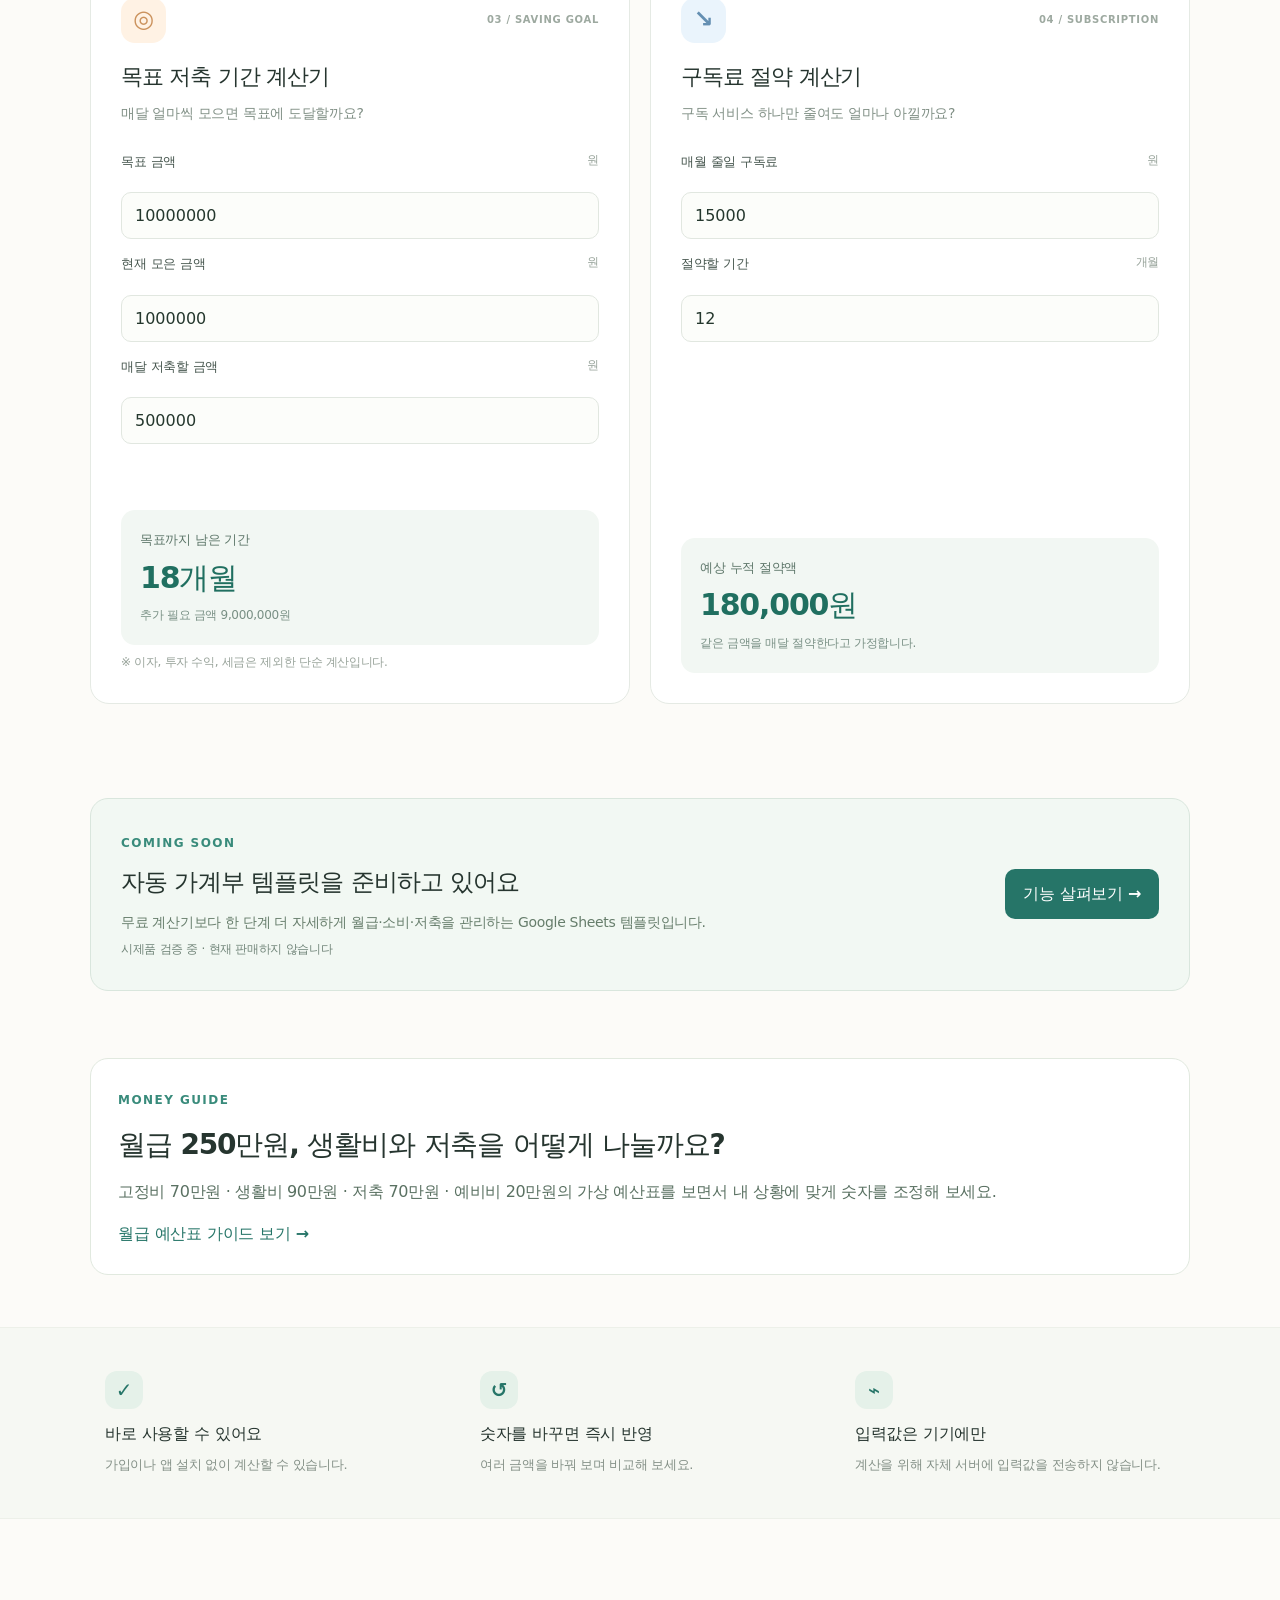
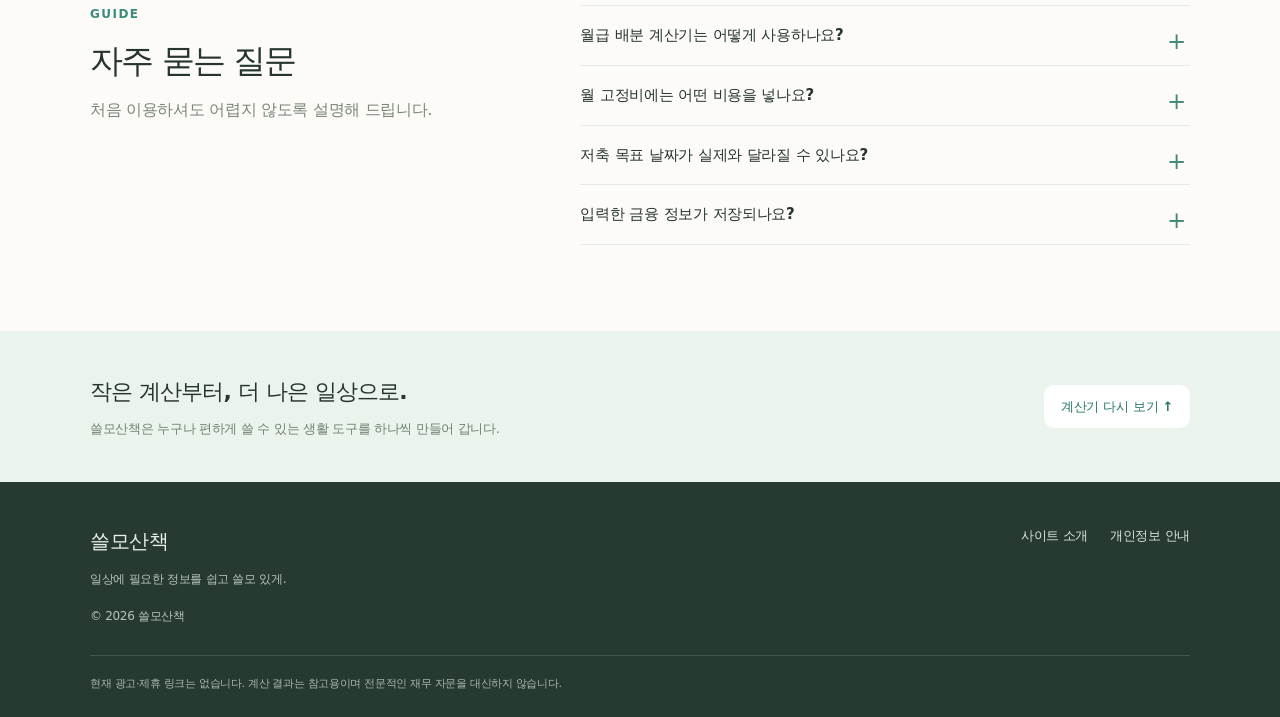
==== commit 8dd50300: "Link the fixed-cost calculator and examples" ====
--- a/index.html
+++ b/index.html
@@ -13,6 +13,15 @@
 <meta property="og:description" content="실수령 월급을 생활비·저축·투자로 나누고 남는 금액을 확인하세요. 고정비, 저축 목표, 구독료 계산기까지 가입 없이 무료로 쓸 수 있습니다.">
 <meta property="og:url" content="https://flowmateworks-ux.github.io/ssulmo-life-tools/">
 <link rel="canonical" href="https://flowmateworks-ux.github.io/ssulmo-life-tools/">
+<script type="application/ld+json">
+{
+  "@context": "https://schema.org",
+  "@type": "Organization",
+  "name": "쓸모산책",
+  "url": "https://flowmateworks-ux.github.io/ssulmo-life-tools/",
+  "sameAs": ["https://blog.naver.com/sseulmo_walk"]
+}
+</script>
 <link rel="stylesheet" href="style.css">
 <!-- Google Analytics 4: 쓸모산책 방문 분석 -->
 <script async src="https://www.googletagmanager.com/gtag/js?id=G-PPQ2GPLR77"></script>
@@ -51,7 +60,7 @@
 </div>
 <div class="output main-output" aria-live="polite"><div class="result-label" id="salaryLabel">아직 배분하지 않은 금액</div><strong id="salaryResult">200,000원</strong><div class="distribution" id="distribution" role="img" aria-label="월급 배분 비율"></div><div class="output-sub" id="salaryDetails">배분 금액과 남은 금액을 비교해 보세요.</div></div>
 </article>
-<article class="tool-card" id="fixed"><div class="card-top"><div class="card-icon lavender" aria-hidden="true">≋</div><div class="card-index">02 / FIXED COST</div></div><h3>월 고정비 계산기</h3><p class="card-desc">매달 빠져나가는 비용이 얼마인지 확인해 보세요.</p>
+<article class="tool-card" id="fixed"><div class="card-top"><div class="card-icon lavender" aria-hidden="true">≋</div><div class="card-index">02 / FIXED COST</div></div><h3>월 고정비 계산기</h3><p class="card-desc">매달 빠져나가는 비용이 얼마인지 확인해 보세요. <a href="fixed-cost-calculator.html">자취 고정비 계산 예시 보기</a></p>
 <div class="fields"><div class="two-fields"><div><label for="rent">주거비 <span>원</span></label><input id="rent" inputmode="numeric" type="number" min="0" value="400000"></div><div><label for="phone">통신비 <span>원</span></label><input id="phone" inputmode="numeric" type="number" min="0" value="60000"></div></div><div class="two-fields"><div><label for="insurance">보험료 <span>원</span></label><input id="insurance" inputmode="numeric" type="number" min="0" value="100000"></div><div><label for="subs">구독료 <span>원</span></label><input id="subs" inputmode="numeric" type="number" min="0" value="30000"></div></div><label for="other">기타 고정비 <span>원</span></label><input id="other" inputmode="numeric" type="number" min="0" value="0"></div>
 <div class="output" aria-live="polite"><div class="result-label">월 고정비 합계</div><strong id="costResult">590,000원</strong><div class="output-sub" id="yearResult">1년이면 7,080,000원</div></div>
 </article>
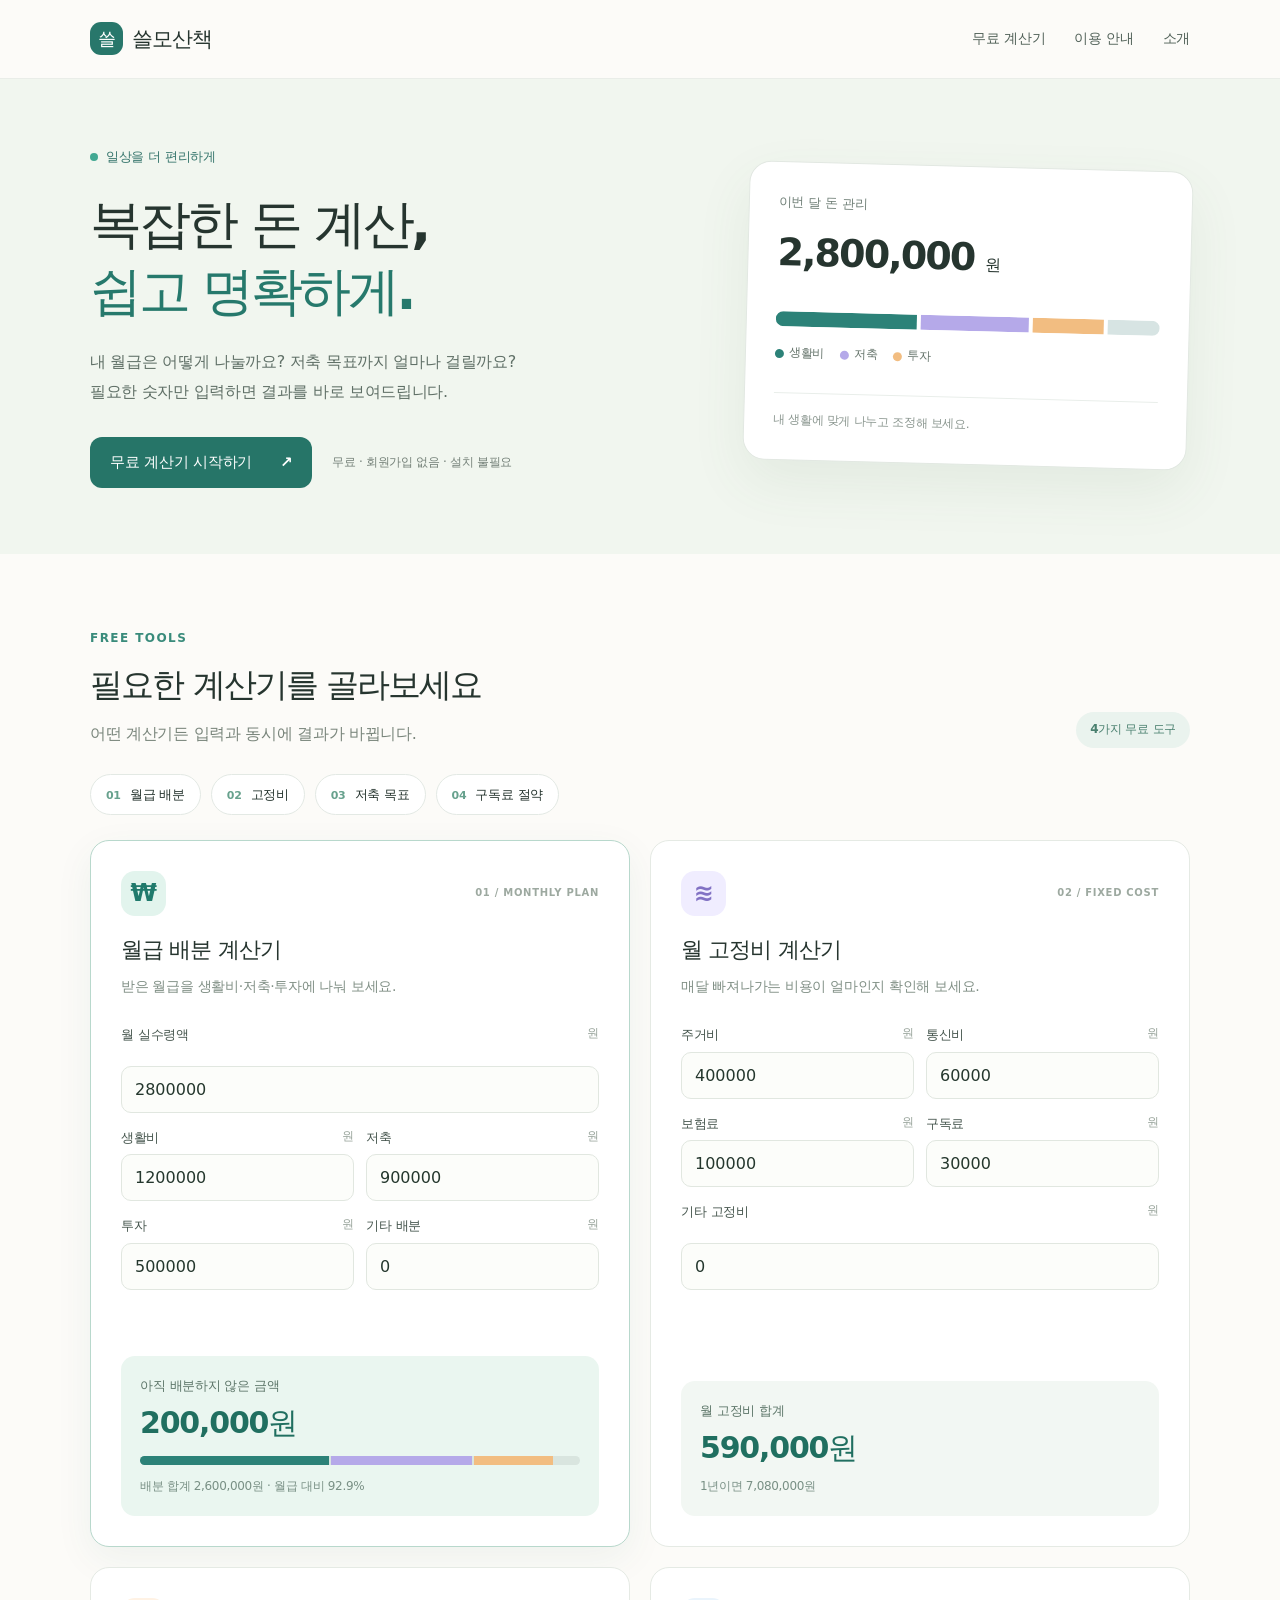
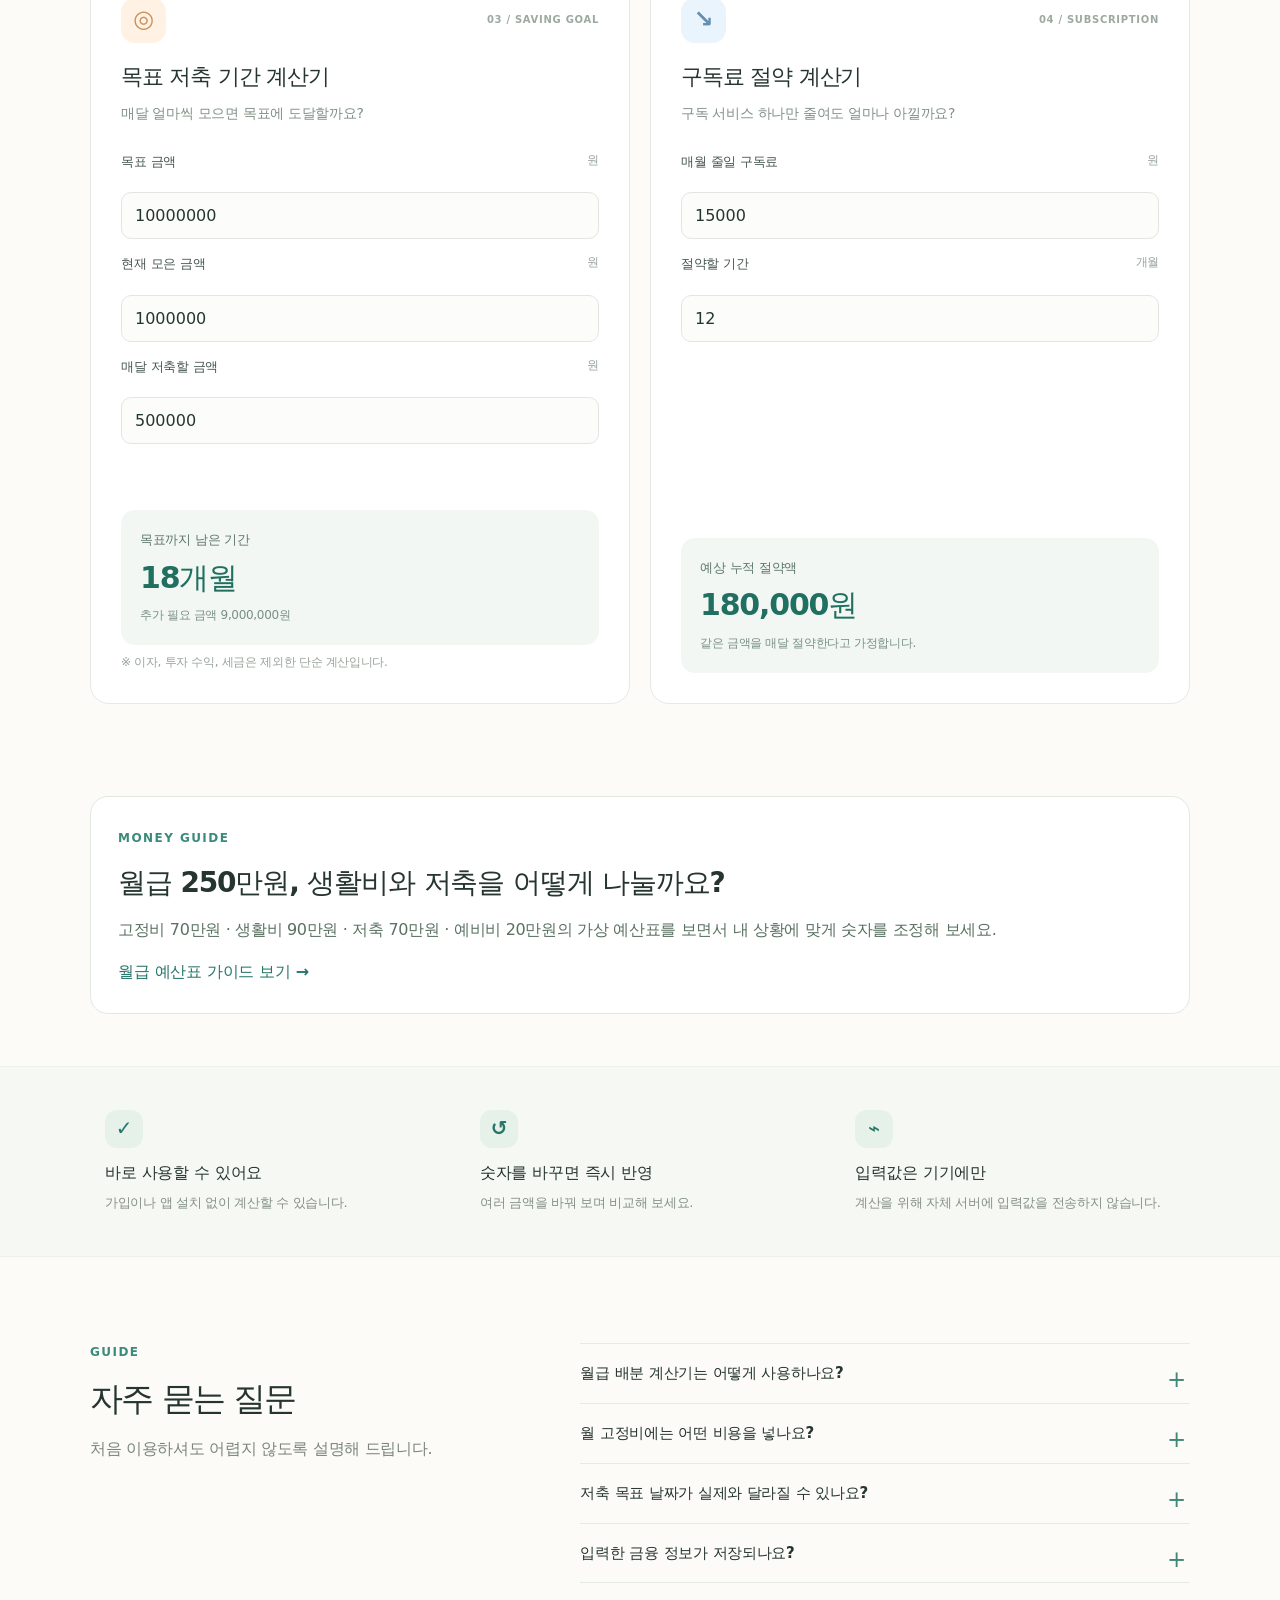
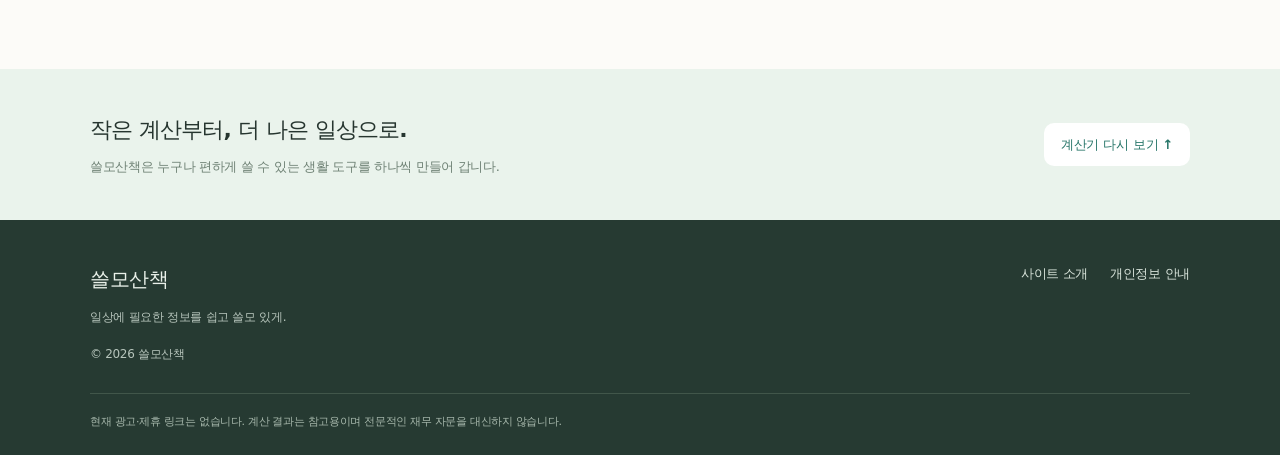
==== commit 189f187c: "HOME-PRODUCT-1125: remove home promotion and clarify closed beta" ====
--- a/index.html
+++ b/index.html
@@ -60,7 +60,7 @@
 </div>
 <div class="output main-output" aria-live="polite"><div class="result-label" id="salaryLabel">아직 배분하지 않은 금액</div><strong id="salaryResult">200,000원</strong><div class="distribution" id="distribution" role="img" aria-label="월급 배분 비율"></div><div class="output-sub" id="salaryDetails">배분 금액과 남은 금액을 비교해 보세요.</div></div>
 </article>
-<article class="tool-card" id="fixed"><div class="card-top"><div class="card-icon lavender" aria-hidden="true">≋</div><div class="card-index">02 / FIXED COST</div></div><h3>월 고정비 계산기</h3><p class="card-desc">매달 빠져나가는 비용이 얼마인지 확인해 보세요. <a href="fixed-cost-calculator.html">자취 고정비 계산 예시 보기</a></p>
+<article class="tool-card" id="fixed"><div class="card-top"><div class="card-icon lavender" aria-hidden="true">≋</div><div class="card-index">02 / FIXED COST</div></div><h3>월 고정비 계산기</h3><p class="card-desc">매달 빠져나가는 비용이 얼마인지 확인해 보세요.</p>
 <div class="fields"><div class="two-fields"><div><label for="rent">주거비 <span>원</span></label><input id="rent" inputmode="numeric" type="number" min="0" value="400000"></div><div><label for="phone">통신비 <span>원</span></label><input id="phone" inputmode="numeric" type="number" min="0" value="60000"></div></div><div class="two-fields"><div><label for="insurance">보험료 <span>원</span></label><input id="insurance" inputmode="numeric" type="number" min="0" value="100000"></div><div><label for="subs">구독료 <span>원</span></label><input id="subs" inputmode="numeric" type="number" min="0" value="30000"></div></div><label for="other">기타 고정비 <span>원</span></label><input id="other" inputmode="numeric" type="number" min="0" value="0"></div>
 <div class="output" aria-live="polite"><div class="result-label">월 고정비 합계</div><strong id="costResult">590,000원</strong><div class="output-sub" id="yearResult">1년이면 7,080,000원</div></div>
 </article>
@@ -74,7 +74,6 @@
 </article>
 </div>
 </div></section>
-<section class="container" style="padding:4px 0 65px"><div style="border:1px solid #d9e6dd;border-radius:18px;background:#f2f8f3;padding:30px;display:flex;justify-content:space-between;gap:20px;flex-wrap:wrap;align-items:center"><div><span class="section-kicker">COMING SOON</span><h2 style="font-size:24px;letter-spacing:-.04em;margin:8px 0">자동 가계부 템플릿을 준비하고 있어요</h2><p style="margin:0;color:#667d6b;font-size:14px">무료 계산기보다 한 단계 더 자세하게 월급·소비·저축을 관리하는 Google Sheets 템플릿입니다.</p><p style="margin:6px 0 0;color:#718579;font-size:12px">시제품 검증 중 · 현재 판매하지 않습니다</p></div><a href="product.html" style="background:#267568;color:white;padding:12px 18px;border-radius:10px;font-weight:750;white-space:nowrap">기능 살펴보기 →</a></div></section>
 <section class="container" aria-labelledby="budget-guide-heading" style="padding:2px 0 52px"><div style="border:1px solid #e1e9df;background:#fff;border-radius:18px;padding:27px"><span class="section-kicker">MONEY GUIDE</span><h2 id="budget-guide-heading" style="font-size:clamp(22px,3.5vw,28px);letter-spacing:-.04em;margin:10px 0">월급 250만원, 생활비와 저축을 어떻게 나눌까요?</h2><p style="margin:0 0 14px;color:#5a7162;line-height:1.8">고정비 70만원 · 생활비 90만원 · 저축 70만원 · 예비비 20만원의 가상 예산표를 보면서 내 상황에 맞게 숫자를 조정해 보세요.</p><a href="salary-budget-guide.html" style="display:inline-block;color:#267568;font-weight:750;text-underline-offset:4px">월급 예산표 가이드 보기 →</a></div></section>
 <section class="benefits"><div class="container benefits-grid"><div><span class="benefit-icon">✓</span><h3>바로 사용할 수 있어요</h3><p>가입이나 앱 설치 없이 계산할 수 있습니다.</p></div><div><span class="benefit-icon">↺</span><h3>숫자를 바꾸면 즉시 반영</h3><p>여러 금액을 바꿔 보며 비교해 보세요.</p></div><div><span class="benefit-icon">⌁</span><h3>입력값은 기기에만</h3><p>계산을 위해 자체 서버에 입력값을 전송하지 않습니다.</p></div></div></section>
 <section class="help" id="help"><div class="container help-inner"><div><div class="section-kicker">GUIDE</div><h2>자주 묻는 질문</h2><p>처음 이용하셔도 어렵지 않도록 설명해 드립니다.</p></div><div class="faq"><details><summary>월급 배분 계산기는 어떻게 사용하나요?</summary><p>통장에 실제로 들어온 월급과 생활비, 저축, 투자 등으로 나눌 금액을 입력해 주세요. 남은 금액이나 초과 배분된 금액을 바로 확인할 수 있습니다.</p></details><details><summary>월 고정비에는 어떤 비용을 넣나요?</summary><p>월세·관리비, 통신비, 보험료, 정기 구독 등 매달 반복적으로 나가는 비용을 입력해 주세요. 한 번만 발생하는 비용은 제외하는 것이 비교하기 편리합니다.</p></details><details><summary>저축 목표 날짜가 실제와 달라질 수 있나요?</summary><p>네. 계산기는 매월 동일한 금액을 저축한다고 가정하며 이자나 투자 수익, 중도 인출 등을 반영하지 않습니다.</p></details><details><summary>입력한 금융 정보가 저장되나요?</summary><p>현재 계산은 방문자의 브라우저에서 처리되며, 저희 자체 서버로 금액을 보내거나 계정에 저장하지 않습니다.</p></details></div></div></section>
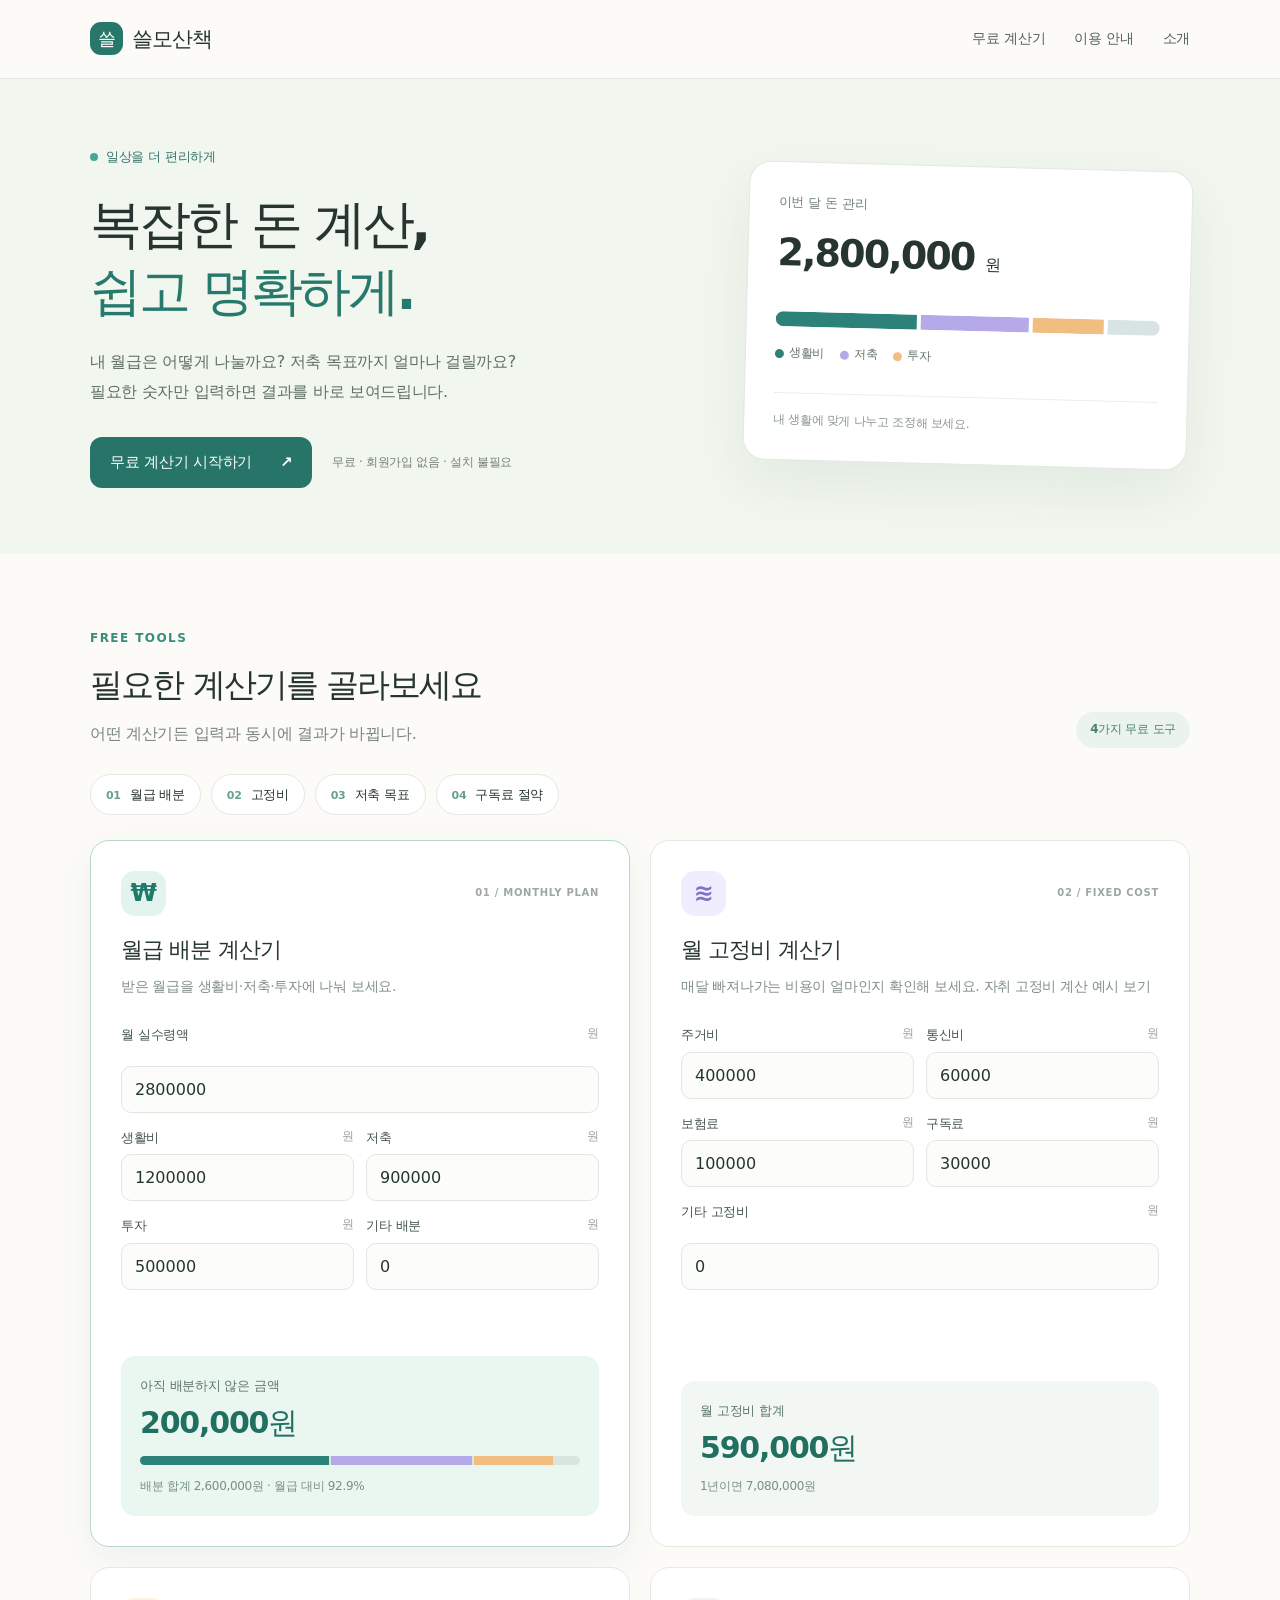
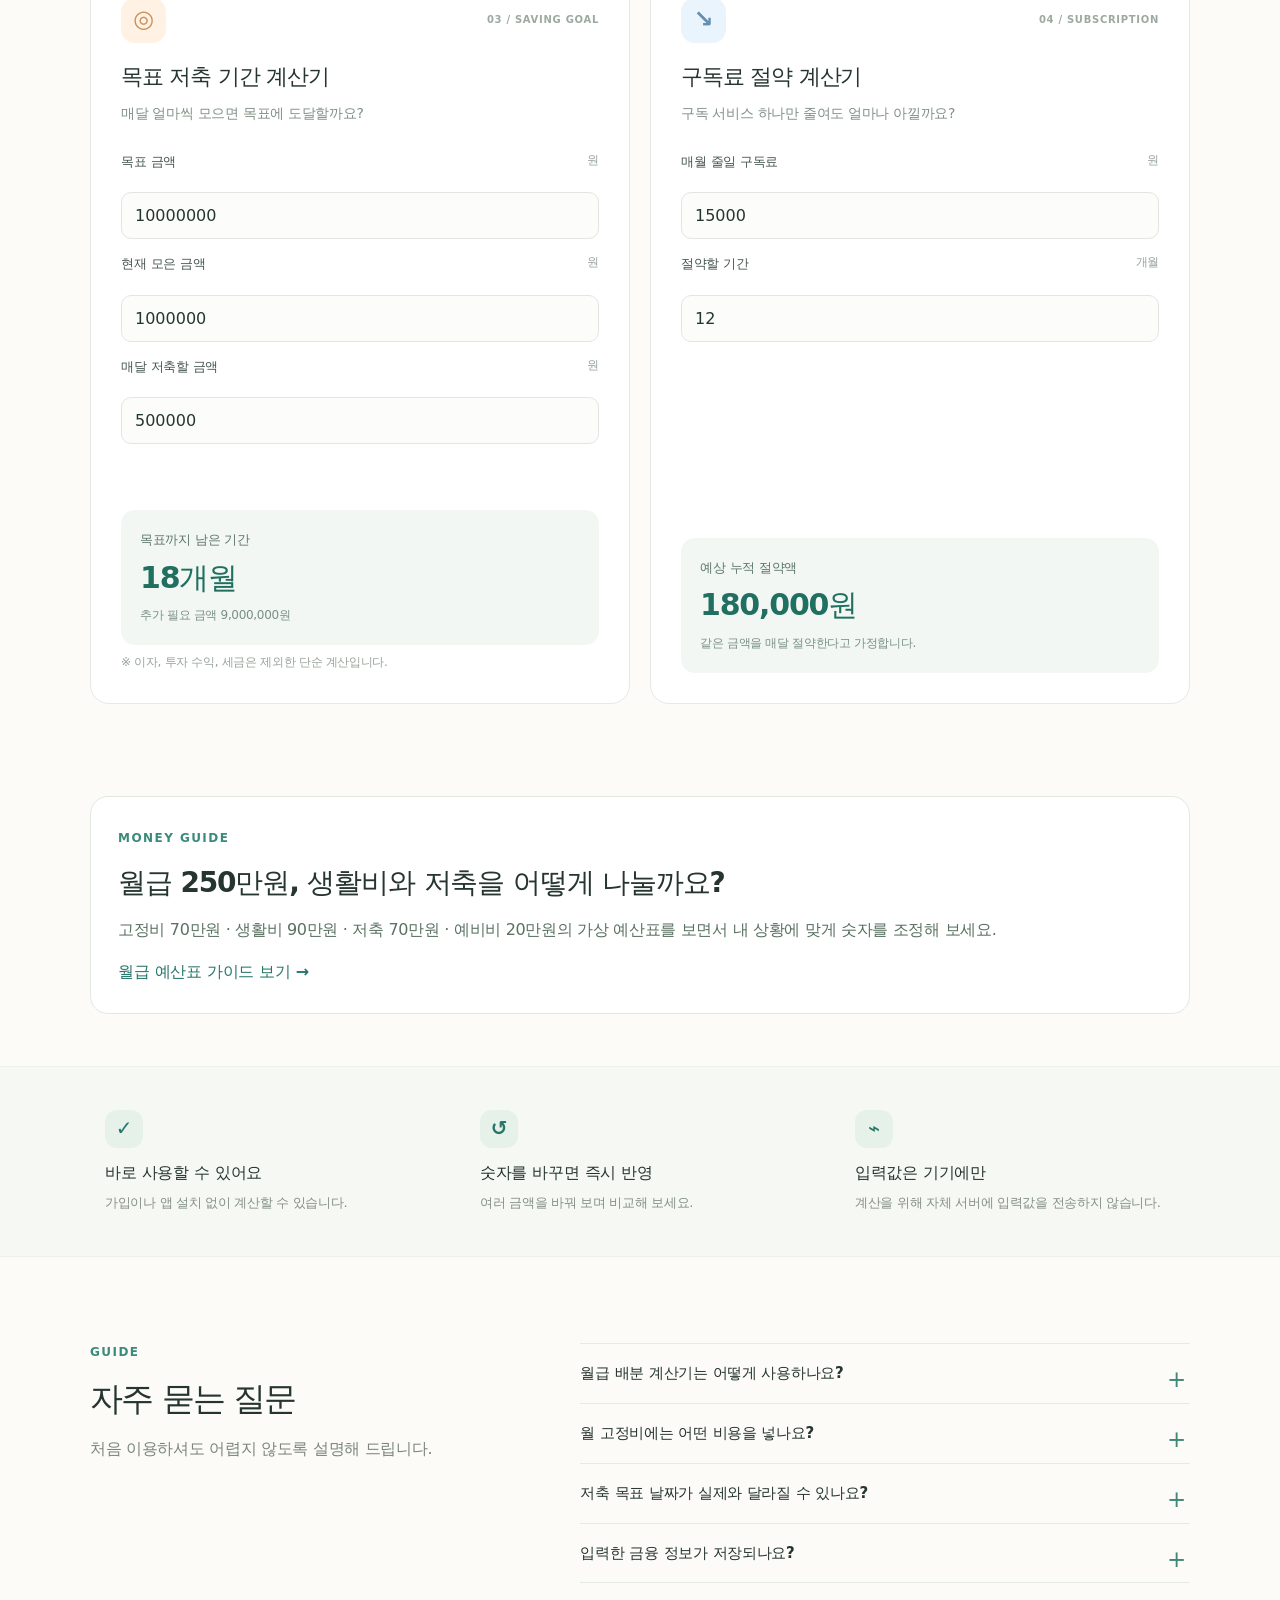
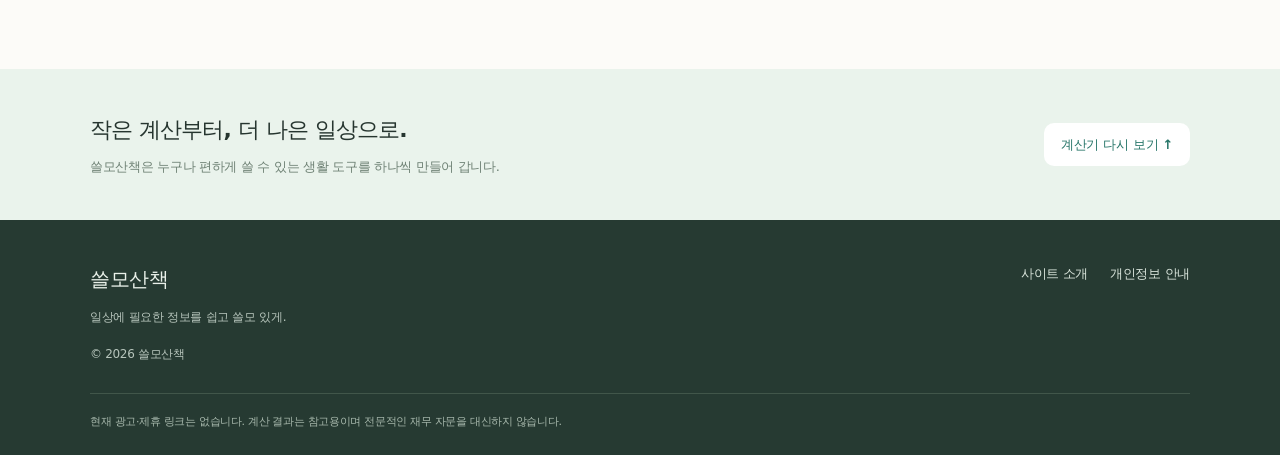
==== commit 8e2e5896: "Merge 5c8722e5bbed69eb53c4e9acd959bc5ea9186d3c into 189f187c8ba01180e4e321c1e8ef15572ad05c66" ====
--- a/index.html
+++ b/index.html
@@ -60,7 +60,7 @@
 </div>
 <div class="output main-output" aria-live="polite"><div class="result-label" id="salaryLabel">아직 배분하지 않은 금액</div><strong id="salaryResult">200,000원</strong><div class="distribution" id="distribution" role="img" aria-label="월급 배분 비율"></div><div class="output-sub" id="salaryDetails">배분 금액과 남은 금액을 비교해 보세요.</div></div>
 </article>
-<article class="tool-card" id="fixed"><div class="card-top"><div class="card-icon lavender" aria-hidden="true">≋</div><div class="card-index">02 / FIXED COST</div></div><h3>월 고정비 계산기</h3><p class="card-desc">매달 빠져나가는 비용이 얼마인지 확인해 보세요.</p>
+<article class="tool-card" id="fixed"><div class="card-top"><div class="card-icon lavender" aria-hidden="true">≋</div><div class="card-index">02 / FIXED COST</div></div><h3>월 고정비 계산기</h3><p class="card-desc">매달 빠져나가는 비용이 얼마인지 확인해 보세요. <a href="fixed-cost-calculator.html">자취 고정비 계산 예시 보기</a></p>
 <div class="fields"><div class="two-fields"><div><label for="rent">주거비 <span>원</span></label><input id="rent" inputmode="numeric" type="number" min="0" value="400000"></div><div><label for="phone">통신비 <span>원</span></label><input id="phone" inputmode="numeric" type="number" min="0" value="60000"></div></div><div class="two-fields"><div><label for="insurance">보험료 <span>원</span></label><input id="insurance" inputmode="numeric" type="number" min="0" value="100000"></div><div><label for="subs">구독료 <span>원</span></label><input id="subs" inputmode="numeric" type="number" min="0" value="30000"></div></div><label for="other">기타 고정비 <span>원</span></label><input id="other" inputmode="numeric" type="number" min="0" value="0"></div>
 <div class="output" aria-live="polite"><div class="result-label">월 고정비 합계</div><strong id="costResult">590,000원</strong><div class="output-sub" id="yearResult">1년이면 7,080,000원</div></div>
 </article>
